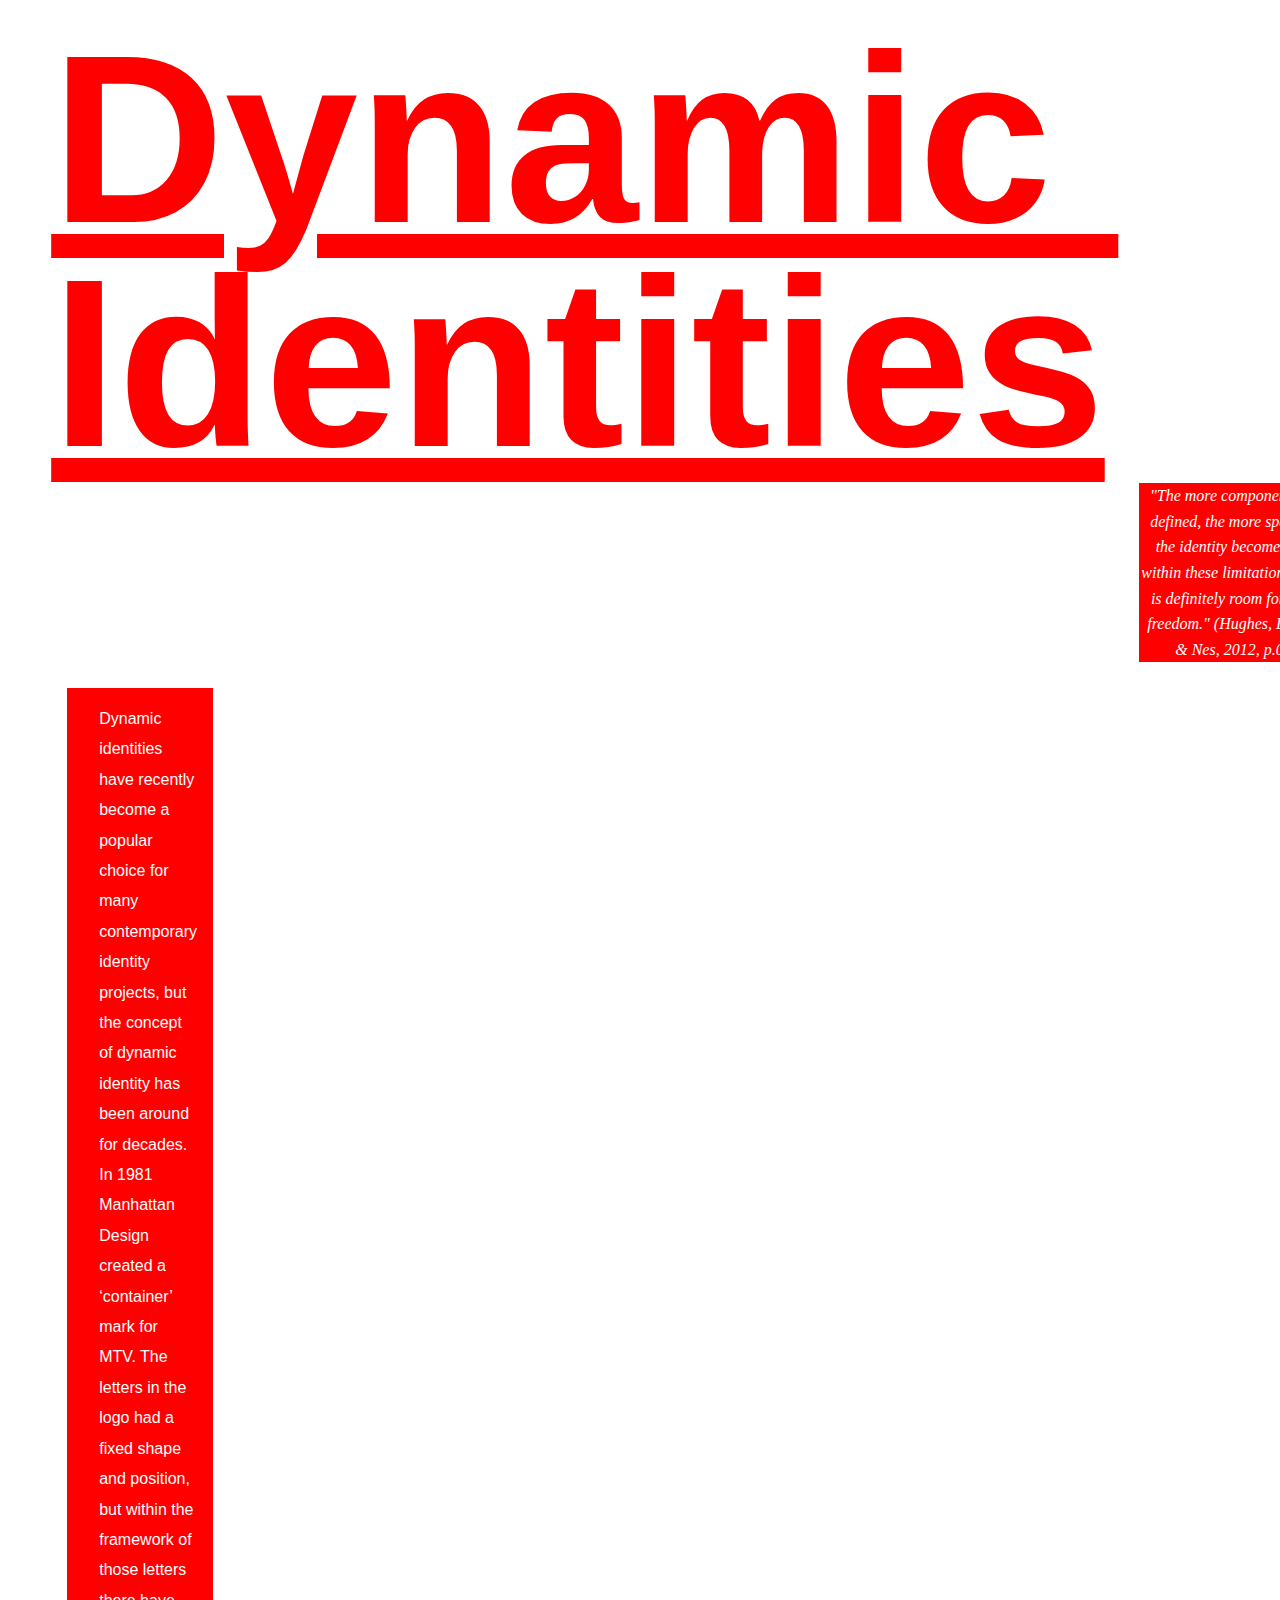
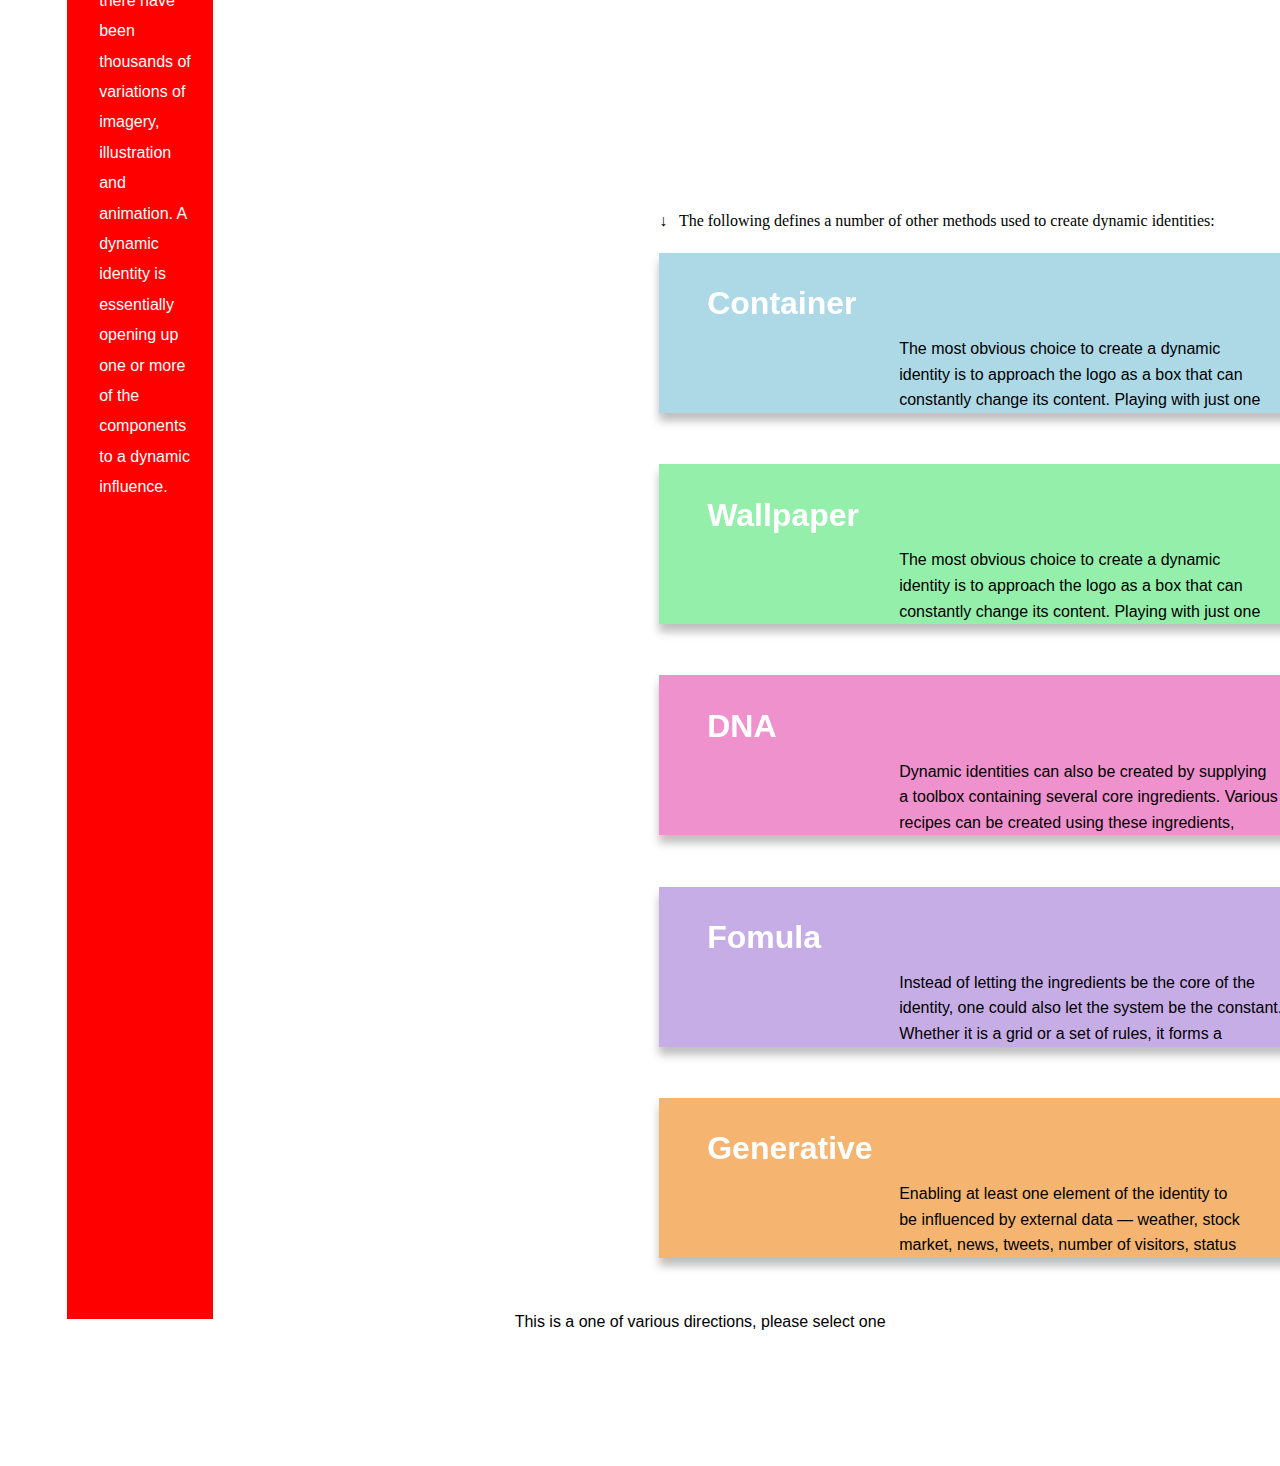
==== article-name/index.html @ cda16b58 "roughed out three- page" ====
<html>
	<head>
		<title>Binding</title>
		<meta name="viewport" content="width=device-width, initial-scale=1">
		<link href="../asset/reset.css" rel="stylesheet">
		<link href="../asset/common.css" rel="stylesheet">
		<link href="style.css" rel="stylesheet">
		
	</head>
		<body>
		

			<header>
		
			<h1><span class="title-1">Dynamic </span><span class="title-2">
				Identities</span></h1>
		<div class="h1-italic">
			<p>"The more components are defined, the more specified the identity becomes. But within these limitations, there is definitely room for more freedom." (Hughes, Drunen & Nes, 2012, p.07)</p>
		</div>
		<br>
		<div class="h1-text">
			<p>Dynamic identities have recently become a popular choice for many contemporary identity projects, but the concept of dynamic identity has been around for decades. In 1981 Manhattan Design created a ‘container’ mark for MTV. The letters in the logo had a fixed shape and position, but within the framework of those letters there have been thousands of variations of imagery, illustration and animation. A dynamic identity is essentially opening up one or more of the components to a dynamic influence.
			</p>
		</div>
		<br>
		<div class="h1-text2">
		<p>
			↓&ensp; The following defines a number of other methods used to create dynamic identities:
		</p>
	</div>
	
			</header>

<section>		
<h2>Container</h2>
						<p>The most obvious choice to create a dynamic identity is to approach the logo as a box that can constantly change its content. Playing with just one variable, such as colour or imagery, can already create great variety while remaining recognisable.</p>
						<p>
							8.2 million people live in New York and each has their own unique perspective of the city. The NYC logo acts as a window to infinite imagery, representing the cities many diverse cultures.
					</p>
</section>

<section>
<h2>Wallpaper</h2>
								
					<p>The most obvious choice to create a dynamic identity is to approach the logo as a box that can constantly change its content. Playing with just one variable, such as colour or imagery, can already create great variety while remaining recognisable.</p>
						
							<p>As AOL is content, Wolff Olins created an identity that enables site visitors to discover the works of multiple artists and select a specific piece to be the wallpaper behind the AOL mark.
						</p>
</section>

<section>
<h2>DNA</h2>
								
					<p>Dynamic identities can also be created by supplying a toolbox containing several core ingredients. Various recipes can be created using these ingredients, resulting in a different outcome each time.</p>
							<p>The identity for EDP was built using four fundamental shapes: circle, half circle, square and triangle (the DNA). The shapes were combined to forum 85 unique logos and hundreds of representational illustrations.
								</p>
</section>

<section>
<h2>Fomula</h2>
								
					<p>Instead of letting the ingredients be the core of the identity, one could also let the system be the constant. Whether it is a grid or a set of rules, it forms a language, a formula, that brings everything together</p>
							<p>The VI for Management for Design is based on a formula that assigns each letter in the company name to colour and/or value relative to its position within the alphabet. Using this formula the identity can evolve with limitless interpretations of the data.
								</p>
</section>

<section>
<h2>Generative</h2>
								
					<p>Enabling at least one element of the identity to be influenced by external data — weather, stock market, news, tweets, number of visitors, status of a project, anything really — put it in real time. The identity can reflect the world it is living in.</p>
						
							<p>On the Nordkyn tourism website the logo updates every five minutes based on weather data from the Norwegian Meteorological Institute. The Arctic climate and dramatic weather conditions have become part of the identity itself.
								</p>
</section>
<footer>
	<p> This is a one of various directions, please select one </p>
</footer>

		</body>
	
</html>
---- asset/common.css ----
:root{
	--padding:1.5rem ;
	--font-size:2rem;
}


body{
	
	font-family:Verdana, Geneva, Tahoma, sans-serif;
	font-size : 1rem;
	line-height:1.6rem ;
	

}

header{
	padding-bottom:-2rem;
	/* margin: 0 1.8rem; */
}
h1{
	/* font-size:4rem; */
	/* line-height: 4.8rem; */
	font-family:helvetica;
	font-weight: bolder;
	padding-bottom: var(--padding);
	

}

h2{
	font-weight: bold;
	/* font-size:var(--font-size); */
	padding-bottom: 1rem;


}

section {
	margin-bottom: 2rem;
	padding-bottom: 2rem;
	margin: 0, 1.8rem;
	/* text-wrap:balance; */
}

footer{
/* display: flex; */
font-size:smaller;
padding-left:3rem;
padding-bottom:7rem;
margin:auto;
}
---- article-name/style.css ----
body{
	--base:1.2rem;
    margin:var(--base);
	display:grid;
	font-family: helvetica,bolder;
	gap:var(--base);
	/* padding:calc(var(--base)*2); */}
p{
	display:flex;
	/* margin-left:10rem; */
	text-wrap:balance;
	-webkit-hyphens: auto; 
	hyphens: auto;
}

section {
/* display:block; */
padding:calc(var(--base)*2);

}

section:nth-child(2):hover,
section:nth-child(3):hover,
section:nth-child(4):hover,
section:nth-child(5):hover,
section:nth-child(6):hover {
	background-color: black;
	color:white;
	transform: scale(110%);
	transition: background-color 2s linear, transform 1s ease-in-out;
}


h1{
	color:red;
	font-size:5rem;
	line-height: 4.8rem;
	text-decoration:underline;
}

h2{
	color: white;
font-size:2rem;
padding-bottom: var(--base);
left:0;
position: sticky;
top:0;
}

.h1-italic{
	color: red;
	font-family:garamond;
	font-style:italic;
	text-align: center;
}

.h1-text{
	font-size:1rem;
	line-height: 1.9rem;
	padding-left:1.2rem;
	
}

.h1-text2{
	font-family:garamond;
	text-align:center;
}


section:nth-child(2){
	height:10rem;
	overflow-x:hidden;
	overflow-y: auto;
	background-color:lightblue;
	filter:drop-shadow(0 8px 4px rgba(0,0,0,25%));
}



section:nth-child(2) p{
	margin-left:12rem;
	
	
}

section:nth-child(3){
	height:10rem;
	overflow-x:hidden;
	overflow-y: auto;
	background-color:rgb(148, 239, 171);
	filter:drop-shadow(0 8px 4px rgba(0,0,0,25%));

}


section:nth-child(3) p{
	margin-left:12rem;
}
section:nth-child(4){
	height:10rem;
	overflow-x:hidden;
	overflow-y: auto;
	background-color:rgb(239, 145, 204);
	filter:drop-shadow(0 8px 4px rgba(0,0,0,25%));

}

section:nth-child(4) p{
	margin-left:12rem;
}

section:nth-child(5){
	height:10rem;
	overflow-x:hidden;
	overflow-y: auto;
	background-color:rgb(199, 173, 230);
	filter:drop-shadow(0 8px 4px rgba(0,0,0,25%));

}

section:nth-child(5) p{
	margin-left:12rem;
}

section:nth-child(6){
	height:10rem;
	overflow-x:hidden;
	overflow-y: auto;
	background-color:rgb(245, 181, 113);
	filter:drop-shadow(0 8px 4px rgba(0,0,0,25%));

}

section:nth-child(6) p{
	margin-left:12rem;
}

@media (min-width: 1280px){
	section{
		display:flexbox;
		padding-left: 3rem;
		justify-content: flex-end;
		margin-left: 40rem;
		

	}

	header{
		margin: auto;
	}

h1{
	font-size: 15rem;
	white-space: pre-wrap;
	line-height: 7rem;;
	margin-top:4rem;
	padding-bottom: 4rem;
	padding-left: 2rem;
	position: relative;
	
}

.h1-italic{
	background-color: red;
	max-width: 30rem;
	color:white;
	/* margin-right: 30rem; */
	margin-left:70rem;
	
}
.h1-text {
    text-align: left;
    margin-inline-end: 70rem;
    padding: 1rem;
    display: grid;
    color: white;
    background-color: red;
    border-bottom: 50rem solid red;  /* Makes the bottom border 10rem */
    padding-left: 2rem;
    margin-left: 3rem;
    height: auto; /* Ensures content height is flexible */
	grid-auto-columns: auto;
}

.h1-text2{
	margin-left: 40rem;
	margin-top: -71rem;
}
footer{
	text-align:right;
	font-size:1rem;
}
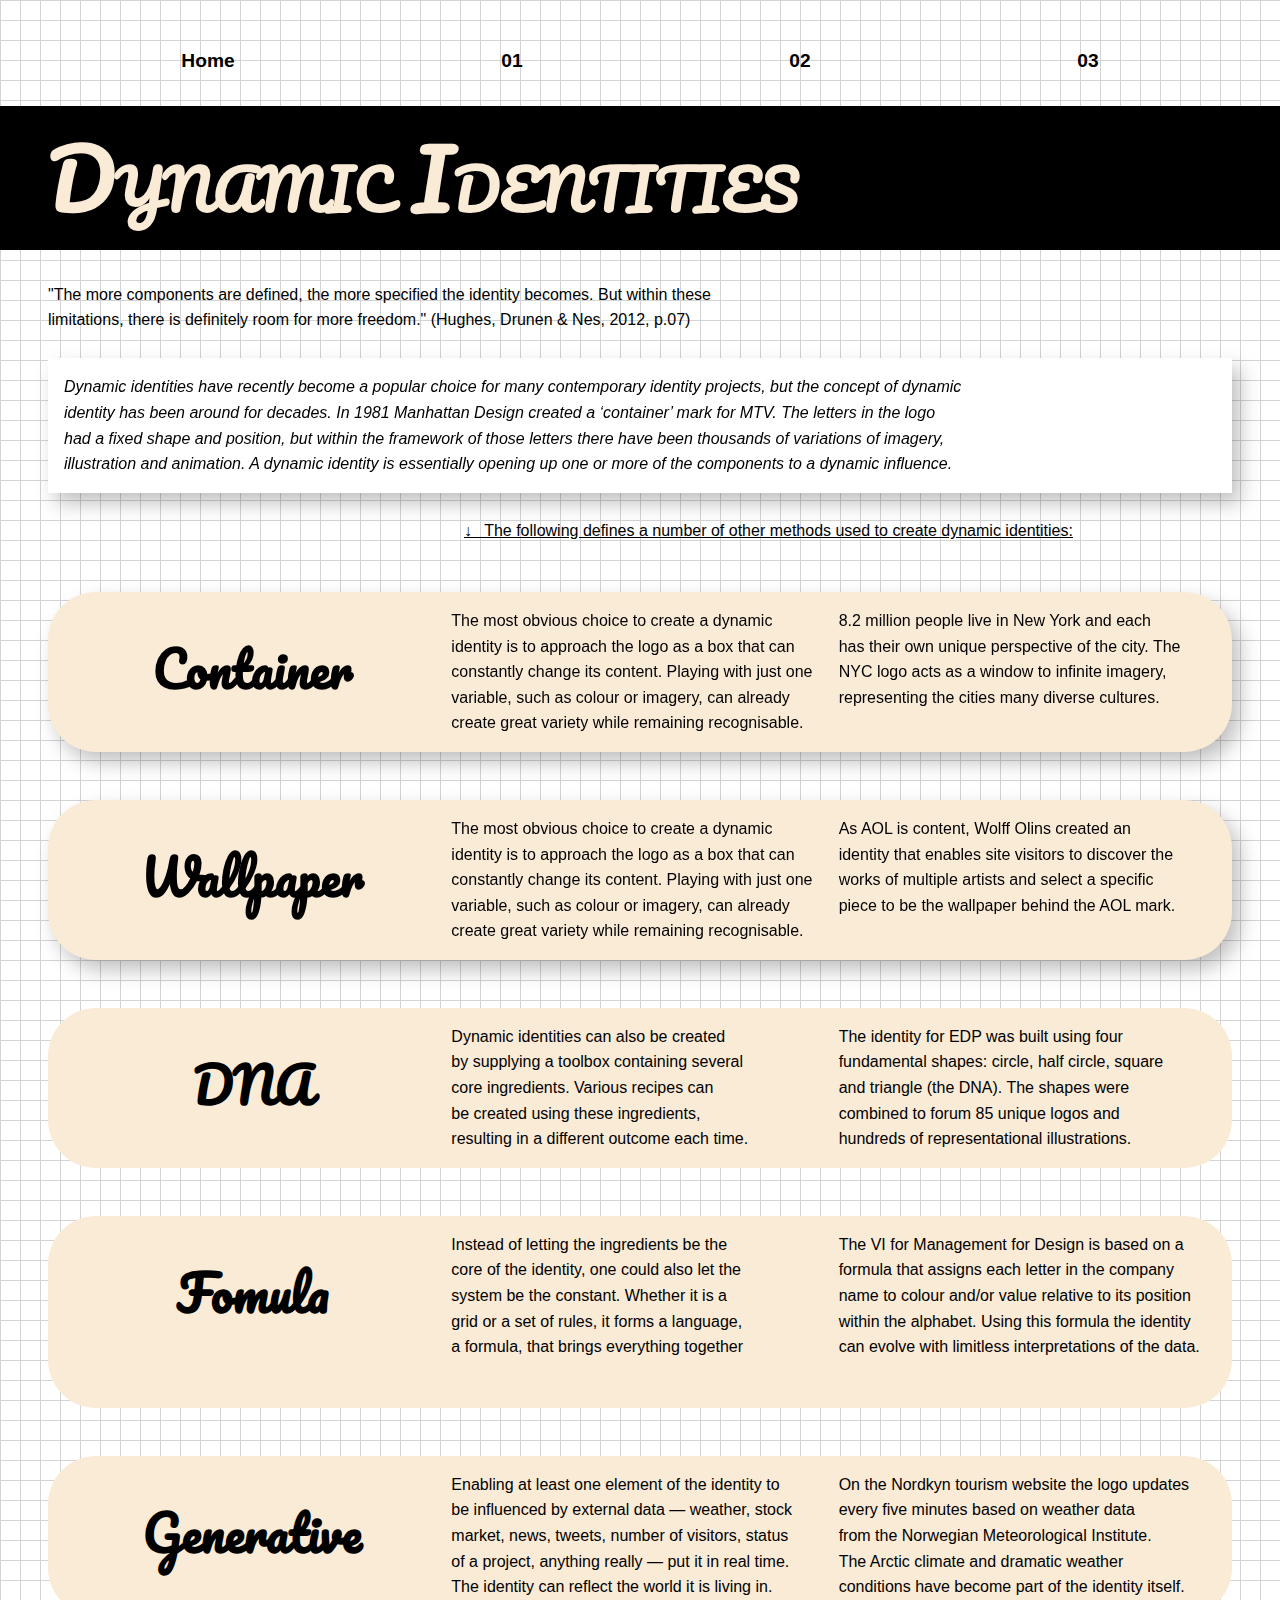
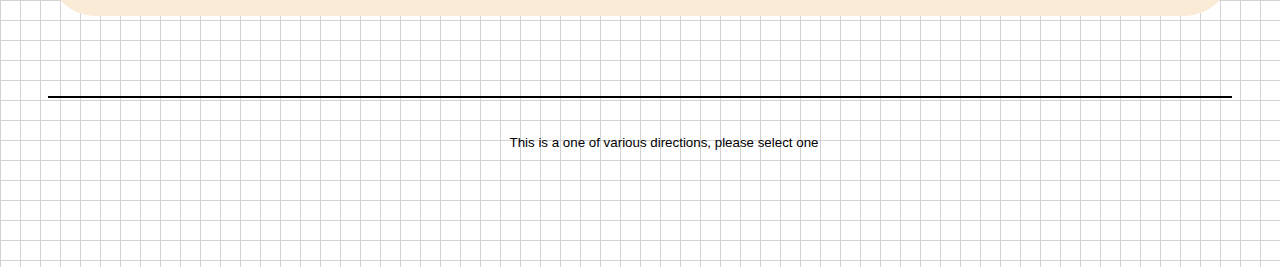
==== commit 76194d18: "article change and landing page" ====
--- a/article-name/index.html
+++ b/article-name/index.html
@@ -8,7 +8,22 @@
 		
 	</head>
 		<body>
-		
+			<nav class="navbar">
+				<ul class="navlist">
+					<li>
+						<a href="../">Home</a>
+					</li>
+					<li>
+						<a href="../article-name/">01</a>
+					</li>
+					<li>
+						<a href="../second-article/">02</a>
+					</li>
+					<li>
+						<a href="../last-one/">03</a>
+					</li>
+				</ul>
+			</nav>
 
 			<header>
 		
--- a/asset/common.css
+++ b/asset/common.css
@@ -14,7 +14,7 @@
 }
 
 header{
-	padding-bottom:-2rem;
+	padding-bottom:-7rem;
 	/* margin: 0 1.8rem; */
 }
 h1{
@@ -48,4 +48,33 @@
 padding-left:3rem;
 padding-bottom:7rem;
 margin:auto;
+}
+.navbar{
+	position:flex;
+	top:0;
+	width: 100%;
+	
+	
+}
+.navlist{
+	display:flex;
+	list-style: none;
+	margin:0;
+	padding:0;
+	justify-content: space-around;
+	align-items: center;
+	margin-bottom:5rem;
+	font-size:larger;
+}
+.navlist li a{
+	text-decoration: none;
+	font-weight: bold;
+	padding: 0.5rem 1rem;
+	border-radius: 30px;
+	transition: background-color 0.3s ease, color 0.3s ease;
+}
+
+.navlist li a:hover{
+	background-color: black;
+	color:antiquewhite;
 }--- a/article-name/style.css
+++ b/article-name/style.css
@@ -1,192 +1,175 @@
+@import url('https://fonts.googleapis.com/css2?family=Bowlby+One&family=Doto:wght@100..900&family=Pacifico&family=Playfair+Display:ital@0;1&display=swap');
+
 body{
-	--base:1.2rem;
-    margin:var(--base);
-	display:grid;
-	font-family: helvetica,bolder;
-	gap:var(--base);
-	/* padding:calc(var(--base)*2); */}
+
+	margin:3rem;
+	background-color: white;
+	background-image: linear-gradient(lightgray 1px, transparent 1px),
+					  linear-gradient(90deg, lightgray 1px, transparent 1px);
+	background-size:20px 20px;
+	height:100vw;
+}
+
 p{
 	display:flex;
-	/* margin-left:10rem; */
 	text-wrap:balance;
 	-webkit-hyphens: auto; 
 	hyphens: auto;
 }
 
-section {
-/* display:block; */
-padding:calc(var(--base)*2);
+
+h1{
+	font-size:3rem;
+	font-family: "Pacifico";
+	line-height:3rem;
+	font-variant: small-caps;
+	background-color: antiquewhite;
+	transform: rotate(12deg);
+	margin-right:-3rem;
+	padding: 1rem 1rem;
+	
+	
+}
+
+.h1-text{
+	font-style:oblique;
+background-color: white;
+filter:drop-shadow(8px 10px 10px rgba(3, 2, 2, 0.25));
+padding:1rem;
+width:16rem;
 
 }
 
-section:nth-child(2):hover,
-section:nth-child(3):hover,
-section:nth-child(4):hover,
-section:nth-child(5):hover,
-section:nth-child(6):hover {
-	background-color: black;
-	color:white;
-	transform: scale(110%);
-	transition: background-color 2s linear, transform 1s ease-in-out;
+
+h2{
+	font-size:3rem;
+	font-family: "Pacifico";
+	text-align: center;
+	margin-top:2rem;
+	
 }
 
 
+section{
+	margin-top:3rem;
+	display:flex;
+	gap:2rem;
+	flex-direction: column;
+	border-width: 3rem;
+	background-color: antiquewhite;
+	padding:1rem;
+	border-radius: 50;
+}
+section:nth-child(2){
+	transform: rotate(10deg);
+}
+
+section:nth-child(4){
+	transform: rotate(-12deg);
+}
+
+section:nth-child(6){
+	transform: rotate(12deg);
+}
+
+
+.h1-italic{
+	margin-top:3rem;
+}
+
+.h1-text2{
+	margin-left:1rem;
+	text-decoration: underline;
+	
+}
+
+footer{
+	margin-top:5rem;
+	padding-top:2rem;
+	border-top: solid 2px;
+	display: flex;
+	text-align: center;
+}
+
+@media (min-width: 1280px){
+
 h1{
-	color:red;
-	font-size:5rem;
-	line-height: 4.8rem;
-	text-decoration:underline;
+
+	transform:none;
+	font-size: 5rem;
+	margin:-3rem;
+	padding: 3rem;
+	background-color: black;
+	color:antiquewhite;
+}
+
+.h1-italic{
+	padding-top:2rem;
+}
+
+.h1-text{
+	width:90vw;
+	justify-content: center;
+	box-sizing: content-box;
+	
+}
+.h1-text2{
+padding-left:25rem;
+	
 }
 
 h2{
-	color: white;
-font-size:2rem;
-padding-bottom: var(--base);
-left:0;
-position: sticky;
-top:0;
-}
-
-.h1-italic{
-	color: red;
-	font-family:garamond;
-	font-style:italic;
 	text-align: center;
-}
-
-.h1-text{
-	font-size:1rem;
-	line-height: 1.9rem;
-	padding-left:1.2rem;
+	padding-top: 1rem;
 	
-}
-
-.h1-text2{
-	font-family:garamond;
-	text-align:center;
-}
-
-
-section:nth-child(2){
-	height:10rem;
-	overflow-x:hidden;
-	overflow-y: auto;
-	background-color:lightblue;
-	filter:drop-shadow(0 8px 4px rgba(0,0,0,25%));
 }
 
 
 
-section:nth-child(2) p{
-	margin-left:12rem;
-	
-	
+section{
+	width: 50vh;
+	display: grid;
+	grid-template-columns: repeat(3,1fr);
+	gap:10px;
+	width:auto;
+	border-radius: 3rem;
 }
 
+section:nth-child(2){
+	transform: none;
+	position: sticky;
+	top: 0px;
+	z-index: 1;
+	filter:drop-shadow(8px 10px 10px rgba(3, 2, 2, 0.25));
+
+}
 section:nth-child(3){
-	height:10rem;
-	overflow-x:hidden;
-	overflow-y: auto;
-	background-color:rgb(148, 239, 171);
-	filter:drop-shadow(0 8px 4px rgba(0,0,0,25%));
+	transform: none;
+	position:sticky;
+	top:50px;
+	z-index: 3;
+	filter:drop-shadow(8px 10px 10px rgba(3, 2, 2, 0.25));
 
 }
 
 
-section:nth-child(3) p{
-	margin-left:12rem;
-}
 section:nth-child(4){
-	height:10rem;
-	overflow-x:hidden;
-	overflow-y: auto;
-	background-color:rgb(239, 145, 204);
-	filter:drop-shadow(0 8px 4px rgba(0,0,0,25%));
+	transform: none;
+	position:sticky;
+	top:80px;
+	z-index: 3;
+	filter:drop-shadow(8px 10px 10px rgba(3, 2, 2, 0.25));
 
 }
 
-section:nth-child(4) p{
-	margin-left:12rem;
+section:nth-child(6){
+	transform: none;
+	padding-bottom:3rem;
 }
 
-section:nth-child(5){
-	height:10rem;
-	overflow-x:hidden;
-	overflow-y: auto;
-	background-color:rgb(199, 173, 230);
-	filter:drop-shadow(0 8px 4px rgba(0,0,0,25%));
-
+footer{
+	/* text-align: center; */
+	justify-content: center;
 }
 
-section:nth-child(5) p{
-	margin-left:12rem;
-}
-
-section:nth-child(6){
-	height:10rem;
-	overflow-x:hidden;
-	overflow-y: auto;
-	background-color:rgb(245, 181, 113);
-	filter:drop-shadow(0 8px 4px rgba(0,0,0,25%));
-
-}
-
-section:nth-child(6) p{
-	margin-left:12rem;
-}
-
-@media (min-width: 1280px){
-	section{
-		display:flexbox;
-		padding-left: 3rem;
-		justify-content: flex-end;
-		margin-left: 40rem;
-		
-
-	}
-
-	header{
-		margin: auto;
-	}
-
-h1{
-	font-size: 15rem;
-	white-space: pre-wrap;
-	line-height: 7rem;;
-	margin-top:4rem;
-	padding-bottom: 4rem;
-	padding-left: 2rem;
-	position: relative;
-	
-}
-
-.h1-italic{
-	background-color: red;
-	max-width: 30rem;
-	color:white;
-	/* margin-right: 30rem; */
-	margin-left:70rem;
-	
-}
-.h1-text {
-    text-align: left;
-    margin-inline-end: 70rem;
-    padding: 1rem;
-    display: grid;
-    color: white;
-    background-color: red;
-    border-bottom: 50rem solid red;  /* Makes the bottom border 10rem */
-    padding-left: 2rem;
-    margin-left: 3rem;
-    height: auto; /* Ensures content height is flexible */
-	grid-auto-columns: auto;
-}
-
-.h1-text2{
-	margin-left: 40rem;
-	margin-top: -71rem;
-}
-footer{
-	text-align:right;
-	font-size:1rem;
 }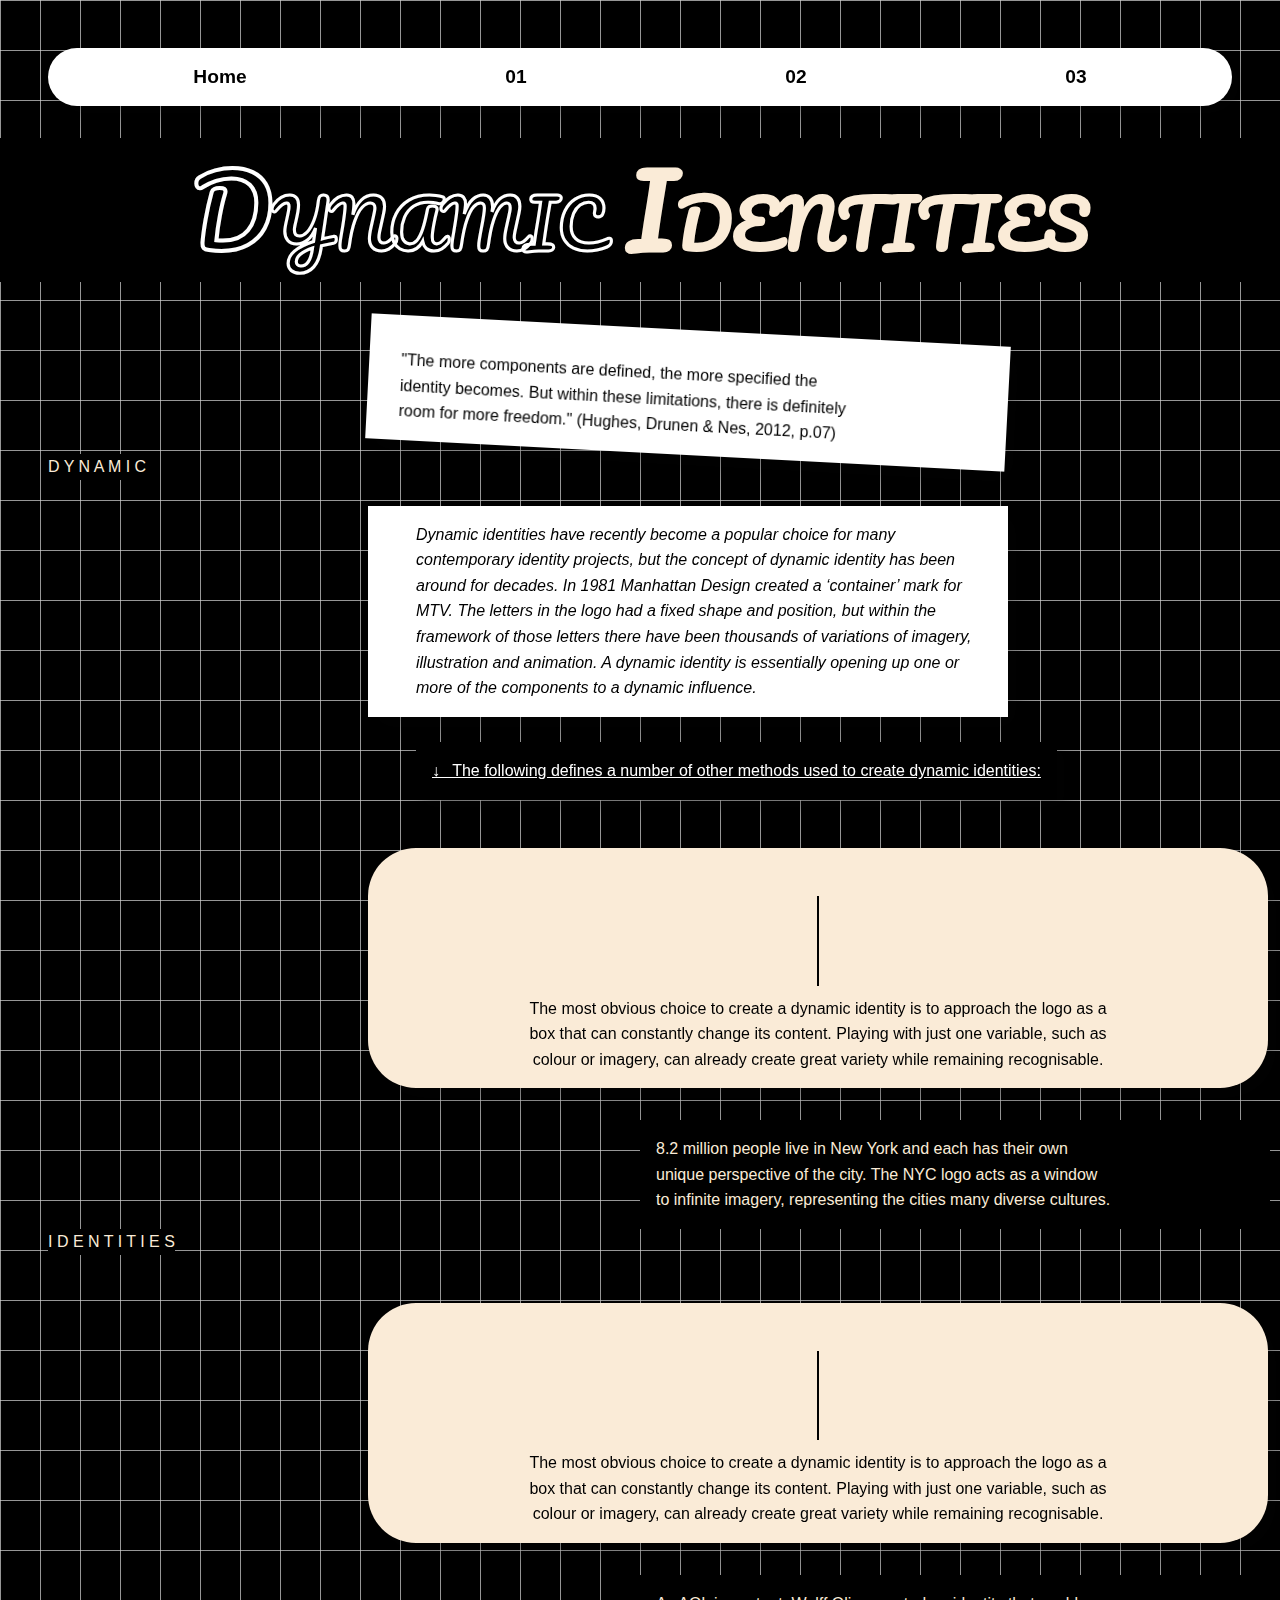
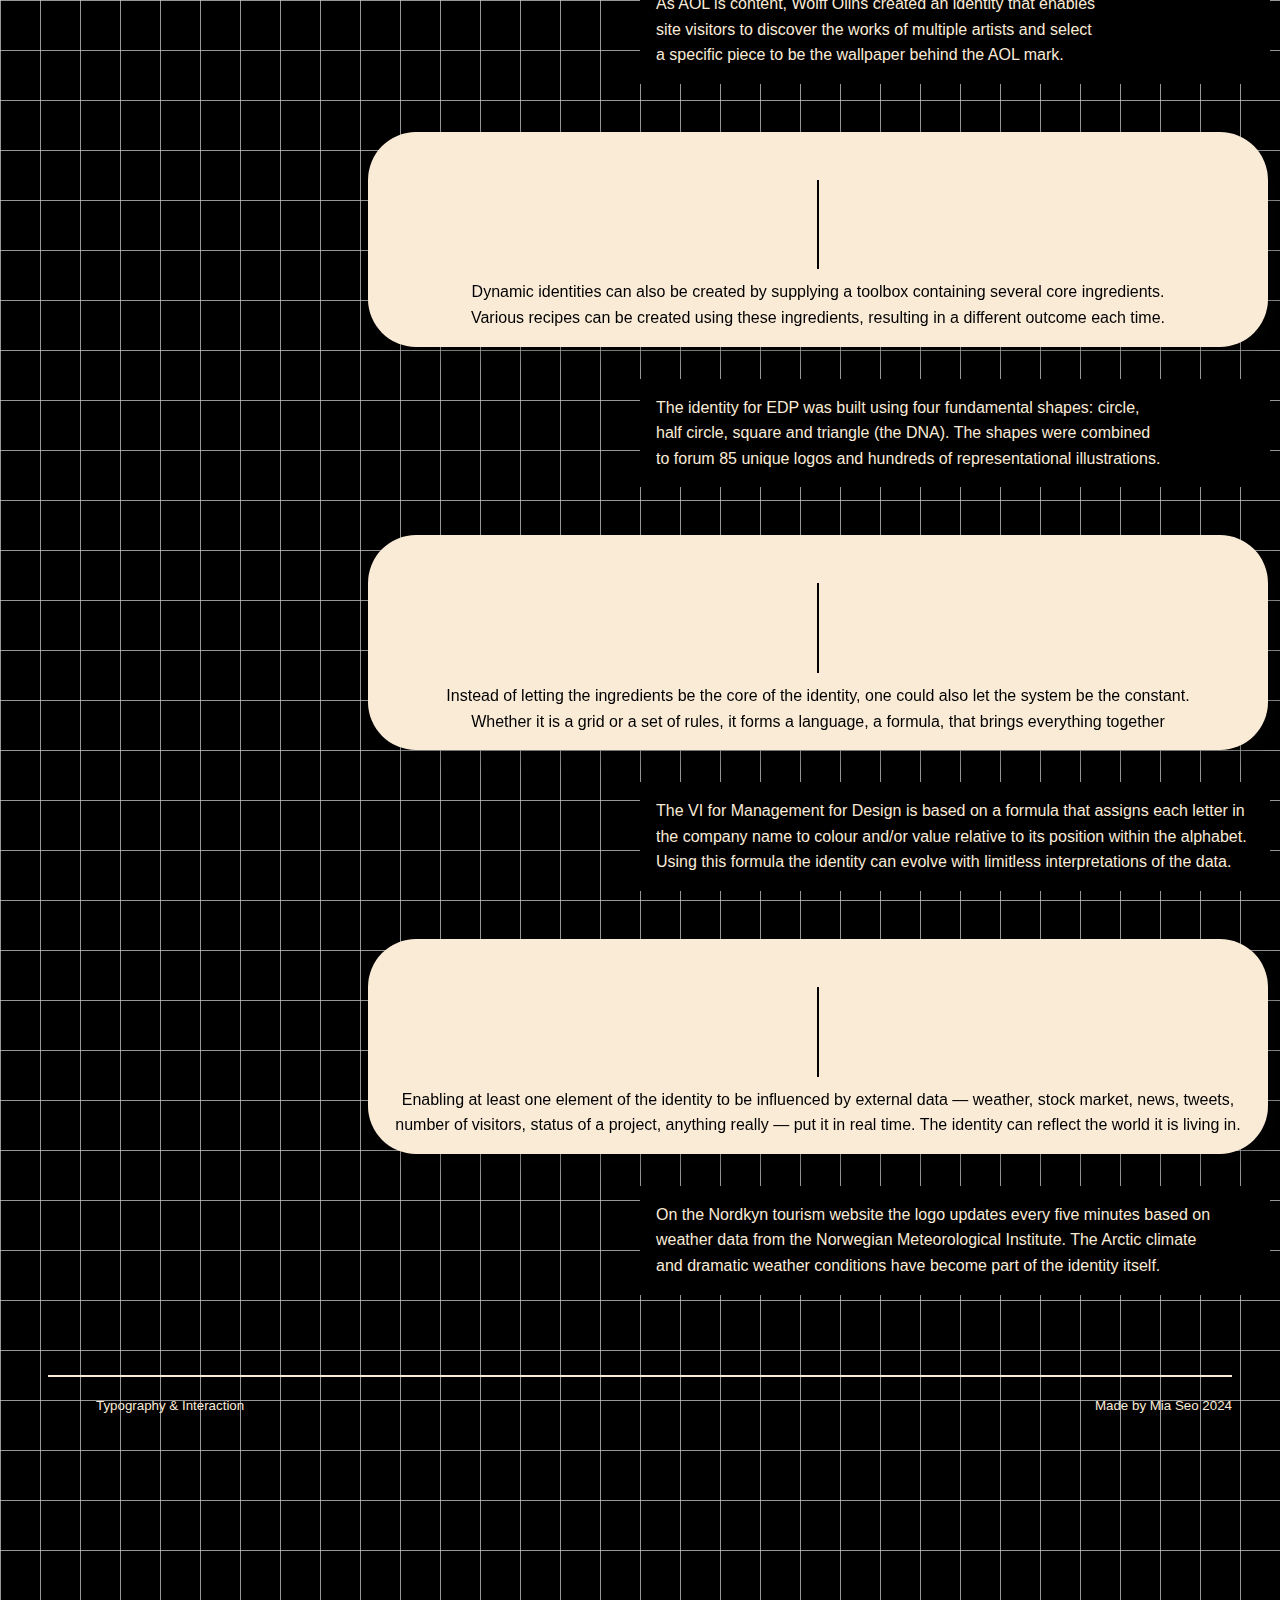
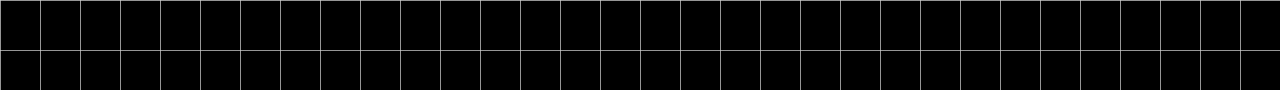
==== commit 9fc44e91: "desktop and mobile fix" ====
--- a/article-name/index.html
+++ b/article-name/index.html
@@ -32,6 +32,9 @@
 		<div class="h1-italic">
 			<p>"The more components are defined, the more specified the identity becomes. But within these limitations, there is definitely room for more freedom." (Hughes, Drunen & Nes, 2012, p.07)</p>
 		</div>
+		<div class="floating">
+			D Y N A M I C
+		</div>
 		<br>
 		<div class="h1-text">
 			<p>Dynamic identities have recently become a popular choice for many contemporary identity projects, but the concept of dynamic identity has been around for decades. In 1981 Manhattan Design created a ‘container’ mark for MTV. The letters in the logo had a fixed shape and position, but within the framework of those letters there have been thousands of variations of imagery, illustration and animation. A dynamic identity is essentially opening up one or more of the components to a dynamic influence.
@@ -44,51 +47,69 @@
 		</p>
 	</div>
 	
+	
 			</header>
 
 <section>		
 <h2>Container</h2>
 						<p>The most obvious choice to create a dynamic identity is to approach the logo as a box that can constantly change its content. Playing with just one variable, such as colour or imagery, can already create great variety while remaining recognisable.</p>
-						<p>
+</section>
+						
+						<div class="text1">
+					<p>
 							8.2 million people live in New York and each has their own unique perspective of the city. The NYC logo acts as a window to infinite imagery, representing the cities many diverse cultures.
 					</p>
-</section>
+				</div>
+				<div class="floating2">
+					I D E N T I T I E S
+				</div>
 
 <section>
 <h2>Wallpaper</h2>
 								
 					<p>The most obvious choice to create a dynamic identity is to approach the logo as a box that can constantly change its content. Playing with just one variable, such as colour or imagery, can already create great variety while remaining recognisable.</p>
-						
+</section>
+					<div class="text2">
 							<p>As AOL is content, Wolff Olins created an identity that enables site visitors to discover the works of multiple artists and select a specific piece to be the wallpaper behind the AOL mark.
 						</p>
-</section>
+					</div>
+
 
 <section>
 <h2>DNA</h2>
 								
 					<p>Dynamic identities can also be created by supplying a toolbox containing several core ingredients. Various recipes can be created using these ingredients, resulting in a different outcome each time.</p>
+</section>
+					<div class="text3">
 							<p>The identity for EDP was built using four fundamental shapes: circle, half circle, square and triangle (the DNA). The shapes were combined to forum 85 unique logos and hundreds of representational illustrations.
 								</p>
-</section>
+							</div>
+
 
 <section>
 <h2>Fomula</h2>
 								
 					<p>Instead of letting the ingredients be the core of the identity, one could also let the system be the constant. Whether it is a grid or a set of rules, it forms a language, a formula, that brings everything together</p>
+</section>
+					<div class="text4">
 							<p>The VI for Management for Design is based on a formula that assigns each letter in the company name to colour and/or value relative to its position within the alphabet. Using this formula the identity can evolve with limitless interpretations of the data.
 								</p>
-</section>
+							</div>
+
 
 <section>
 <h2>Generative</h2>
 								
 					<p>Enabling at least one element of the identity to be influenced by external data — weather, stock market, news, tweets, number of visitors, status of a project, anything really — put it in real time. The identity can reflect the world it is living in.</p>
-						
+</section>	
+					<div class="text5">
 							<p>On the Nordkyn tourism website the logo updates every five minutes based on weather data from the Norwegian Meteorological Institute. The Arctic climate and dramatic weather conditions have become part of the identity itself.
 								</p>
-</section>
+							</div>
+
 <footer>
-	<p> This is a one of various directions, please select one </p>
+	<p> Typography & Interaction </p>
+	<p>   Made by Mia Seo 2024</p>
 </footer>
 
 		</body>
--- a/asset/common.css
+++ b/asset/common.css
@@ -1,6 +1,10 @@
 :root{
 	--padding:1.5rem ;
 	--font-size:2rem;
+	--padding1: 1rem;
+	--margin: 2rem;
+	--shadow: drop-shadow(7px 7px 7px rgba(3, 2, 2, 0.25));
+	--color:  antiquewhite;
 }
 
 
@@ -53,23 +57,28 @@
 	position:flex;
 	top:0;
 	width: 100%;
+	background-color: white;
+	justify-content: center;
+	filter: var(--shadow);
+	border-radius: 40px;
 	
 	
 }
 .navlist{
 	display:flex;
 	list-style: none;
-	margin:0;
-	padding:0;
+	padding:1rem;
 	justify-content: space-around;
 	align-items: center;
 	margin-bottom:5rem;
 	font-size:larger;
+	
+	
 }
 .navlist li a{
 	text-decoration: none;
 	font-weight: bold;
-	padding: 0.5rem 1rem;
+	padding: 1rem 1rem;
 	border-radius: 30px;
 	transition: background-color 0.3s ease, color 0.3s ease;
 }
--- a/article-name/style.css
+++ b/article-name/style.css
@@ -7,7 +7,8 @@
 	background-image: linear-gradient(lightgray 1px, transparent 1px),
 					  linear-gradient(90deg, lightgray 1px, transparent 1px);
 	background-size:20px 20px;
-	height:100vw;
+	margin-bottom:10rem;
+
 }
 
 p{
@@ -25,18 +26,23 @@
 	font-variant: small-caps;
 	background-color: antiquewhite;
 	transform: rotate(12deg);
-	margin-right:-3rem;
+	margin-right:-2rem;
 	padding: 1rem 1rem;
+	/* filter: drop-shadow(8px 10px 10px rgba(3, 2, 2, 0.25)); */
+	filter:  drop-shadow(7px 7px black);
+
 	
 	
 }
 
 .h1-text{
-	font-style:oblique;
+font-style:oblique;
 background-color: white;
 filter:drop-shadow(8px 10px 10px rgba(3, 2, 2, 0.25));
 padding:1rem;
-width:16rem;
+width:21rem;
+justify-content:center;
+margin-left:-2rem;
 
 }
 
@@ -52,6 +58,7 @@
 
 section{
 	margin-top:3rem;
+	top:0px;
 	display:flex;
 	gap:2rem;
 	flex-direction: column;
@@ -59,117 +66,342 @@
 	background-color: antiquewhite;
 	padding:1rem;
 	border-radius: 50;
-}
-section:nth-child(2){
+	position: sticky;
+	top: 20px;
+	filter:drop-shadow(8px 10px 10px rgba(3, 2, 2, 0.25));
+
+}
+section:nth-child(5){
 	transform: rotate(10deg);
-}
-
-section:nth-child(4){
+	
+}
+
+section:nth-child(7){
 	transform: rotate(-12deg);
 }
 
-section:nth-child(6){
+section:nth-child(9){
 	transform: rotate(12deg);
 }
 
 
 .h1-italic{
 	margin-top:3rem;
+	background-color: black;
+	color:antiquewhite;
+	margin-left:1rem;
+	padding:1rem;
+	filter:drop-shadow(8px 10px 10px rgba(3, 2, 2, 0.25));
+}
+
+.text1, .text2,.text3,.text4,.text5{
+	background-color: black;
+	color:antiquewhite;
+	padding:1rem;
+	
 }
 
 .h1-text2{
 	margin-left:1rem;
 	text-decoration: underline;
+	background-color: white;
+	padding: var(--padding1);
+	filter: var(--shadow);
+	transform: rotate(12deg);
 	
 }
 
 footer{
 	margin-top:5rem;
-	padding-top:2rem;
+	padding-top:1rem;
 	border-top: solid 2px;
 	display: flex;
-	text-align: center;
-}
+	justify-content: space-between;
+	width:100%;
+	
+}
+
+
 
 @media (min-width: 1280px){
 
+	body{
+		margin:3rem;
+	background-color: black;
+	background-image: linear-gradient(rgba(211, 211, 211, 0.713) 1px, transparent 1px),
+					  linear-gradient(90deg, rgba(211, 211, 211, 0.713) 1px, transparent 1px);
+					  ,opacity: 30%;
+	background-size:40px 50px;
+	margin-bottom:10rem;
+	
+
+	}
+
 h1{
 
 	transform:none;
-	font-size: 5rem;
+	font-size: 6rem;
 	margin:-3rem;
 	padding: 3rem;
 	background-color: black;
 	color:antiquewhite;
-}
+	margin-bottom: 3rem;
+	filter: none;
+	text-align: center;
+}
+.title-1{
+	-webkit-text-stroke: 1px white;
+	color:black;
+
+}
+
+/* @keyframes blink{
+	0%{opacity: 0;}
+	50%{opacity: 0.5;}
+	100%{opacity: 1;}
+} */
+
+
+
 
 .h1-italic{
-	padding-top:2rem;
-}
-
+	background-color: white;
+	color:black;
+	margin-top:3rem;
+	padding-top: 2rem;
+	padding-left: 2rem;
+    margin-left:20rem;
+	width: 50vw;
+	transform: rotate(3deg);
+	
+}
+.h1-italic:hover{
+	background-color: black;
+	color:antiquewhite;
+	transform: none;
+}
 .h1-text{
 	width:90vw;
 	justify-content: center;
 	box-sizing: content-box;
-	
+	margin-left: 20rem;
+	padding-left:3rem;
+	width:45vw;	
+}
+
+.h1-text:hover{
+	background-color: black;
+	color:antiquewhite;
+	transform: rotate(-3deg);
 }
 .h1-text2{
-padding-left:25rem;
+/* padding-left:25rem; */
+transform: none;
+background-color: black;
+color:white;
+width:fit-content;
+margin-left: 23rem;
+
 	
 }
 
 h2{
 	text-align: center;
 	padding-top: 1rem;
-	
-}
-
+	padding-bottom: 3rem;
+	animation: blink 1s linear infinite;
+	font-size:3.5rem;
+	overflow: hidden;
+	white-space: nowrap;
+	border-right: 2px solid black;
+	width:0;
+	animation: typing 4s steps(40,end) infinite, blink-caret 0.75s step-end infinite;
+}
+
+@keyframes typing{
+	from {
+		width:0;
+	}
+	
+	to {
+		width:100%;
+	}
+}
+
+@keyframes blink-caret{
+	from{
+		border-color: transparent;
+	}
+	to{
+		border-color: black;
+	}
+	
+}
+
+/* .floating{
+	background-color: black;
+	color:antiquewhite;
+	width:fit-content;
+	animation: randomFloat 7s infinite ease-in-out;
+	position : absolute;
+  	
+}
+@keyframes randomFloat{
+	0%{
+		transform: translate(0,0);
+	}
+	25%{
+		transform: translate(100px,-90px);
+	}
+	50%{
+		transform: translate(-50px,70px);
+	}
+	75%{
+		transform: translate(80px,30px);
+	}
+	100%{
+		transform: translate(0,0);
+	}
+} */
+
+.floating{
+	animation : blinking 10s infinite ease-in-out;
+	background-color: black;
+	color:antiquewhite;
+	width:fit-content;
+}
+@keyframes blinking{
+	0%{
+		transform: translateY(0vh);
+	}
+	50%{
+		transform: translateY(75vh);
+	}
+	100%{
+		transform: translateY(0vh);
+	}
+}
+.floating2{
+	animation : blinking2 10s infinite ease-in-out;
+	background-color: black;
+	color:antiquewhite;
+	width:fit-content;
+	tedt
+}
+@keyframes blinking2{
+	0%{
+		transform: translateY(75vh);
+	}
+	50%{
+		transform: translateY(100vh);
+	}
+	100%{
+		transform: translateY(200vh);
+	}
+}
 
 
 section{
-	width: 50vh;
-	display: grid;
-	grid-template-columns: repeat(3,1fr);
+
+	width: 100vh;
+	display: flex;
+	/* grid-template-columns: repeat(2,1fr); */
 	gap:10px;
-	width:auto;
+	/* width:100%; */
+	align-items: center;
+	justify-content: center;
+	position:initial;
 	border-radius: 3rem;
-}
-
-section:nth-child(2){
+	filter:drop-shadow(8px 10px 10px rgba(3, 2, 2, 0.25));
+	margin-inline-start:20rem;
+	position:sticky;
+	z-index: 2;
+}
+
+.text1,.text2,.text3,.text4,.text5{
+	display: flex;
+	width:70vh;
+	/* margin-top:-10rem; */
+	/* position: sticky; */
+	/* z-index: 0; */
+	/* top:0; */
+	margin-inline-start:37rem;
+}
+
+
+
+
+
+section p{
+	text-align: center;
+}
+
+section:nth-child(5){
+	transform: none;
+	
+}
+
+section:nth-child(7){
+	transform: none;
+}
+
+section:nth-child(9){
+	transform: none;
+}
+
+
+/* section:nth-child(5){
 	transform: none;
 	position: sticky;
 	top: 0px;
+	z-index: 2;
+	
+
+}
+section:nth-child(7){
+	transform: none;
+	position:sticky;
+	top:0;
 	z-index: 1;
-	filter:drop-shadow(8px 10px 10px rgba(3, 2, 2, 0.25));
-
-}
-section:nth-child(3){
+	
+
+}
+
+
+section:nth-child(9){
 	transform: none;
 	position:sticky;
-	top:50px;
-	z-index: 3;
-	filter:drop-shadow(8px 10px 10px rgba(3, 2, 2, 0.25));
-
-}
-
-
-section:nth-child(4){
+	top:0;
+	z-index: 0;
+	
+
+}
+section:nth-child(5){
 	transform: none;
 	position:sticky;
-	top:80px;
-	z-index: 3;
-	filter:drop-shadow(8px 10px 10px rgba(3, 2, 2, 0.25));
+	top:0;
+	
 
 }
 
 section:nth-child(6){
 	transform: none;
 	padding-bottom:3rem;
-}
+	position:sticky;
+	top:0;
+	z-index: 6;
+	
+
+} */
+
+
+
 
 footer{
-	/* text-align: center; */
-	justify-content: center;
+	text-align: center;
+	/* background-color: black; */
+	color:antiquewhite;
+
 }
 
 }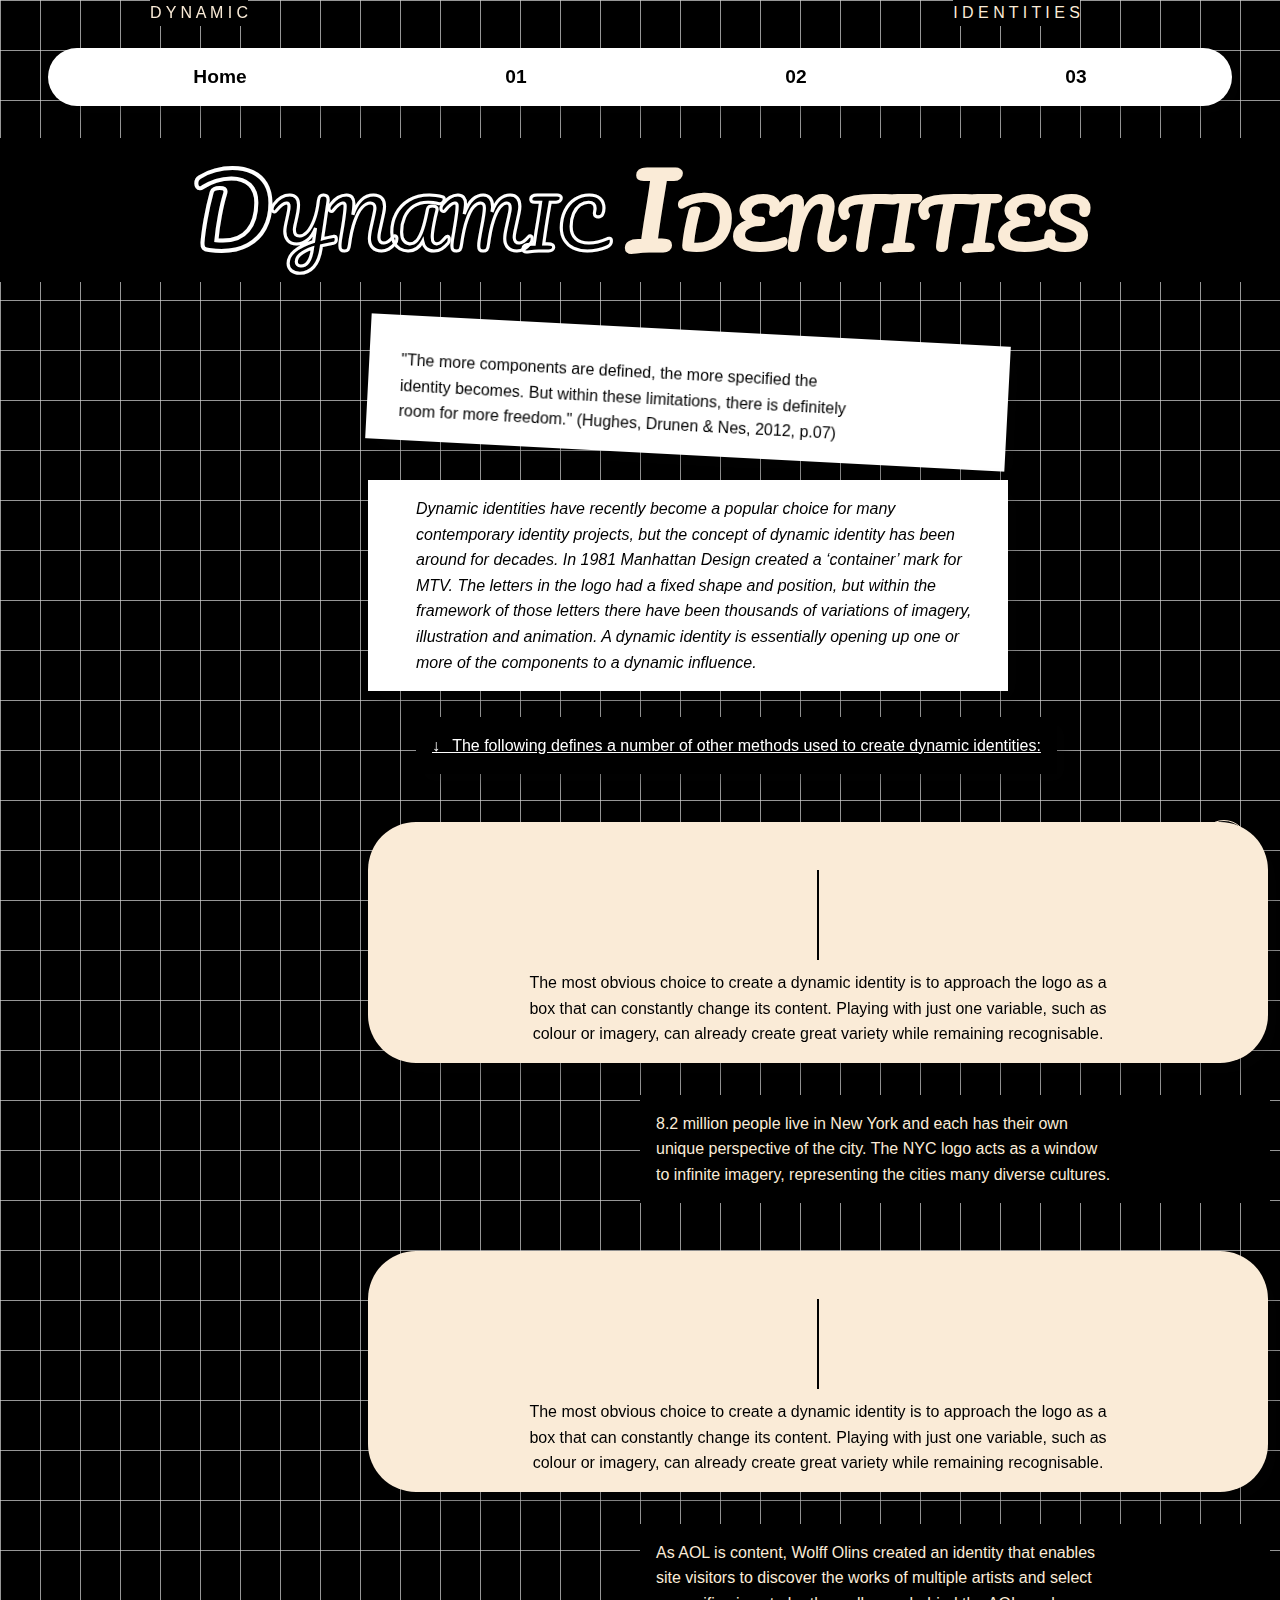
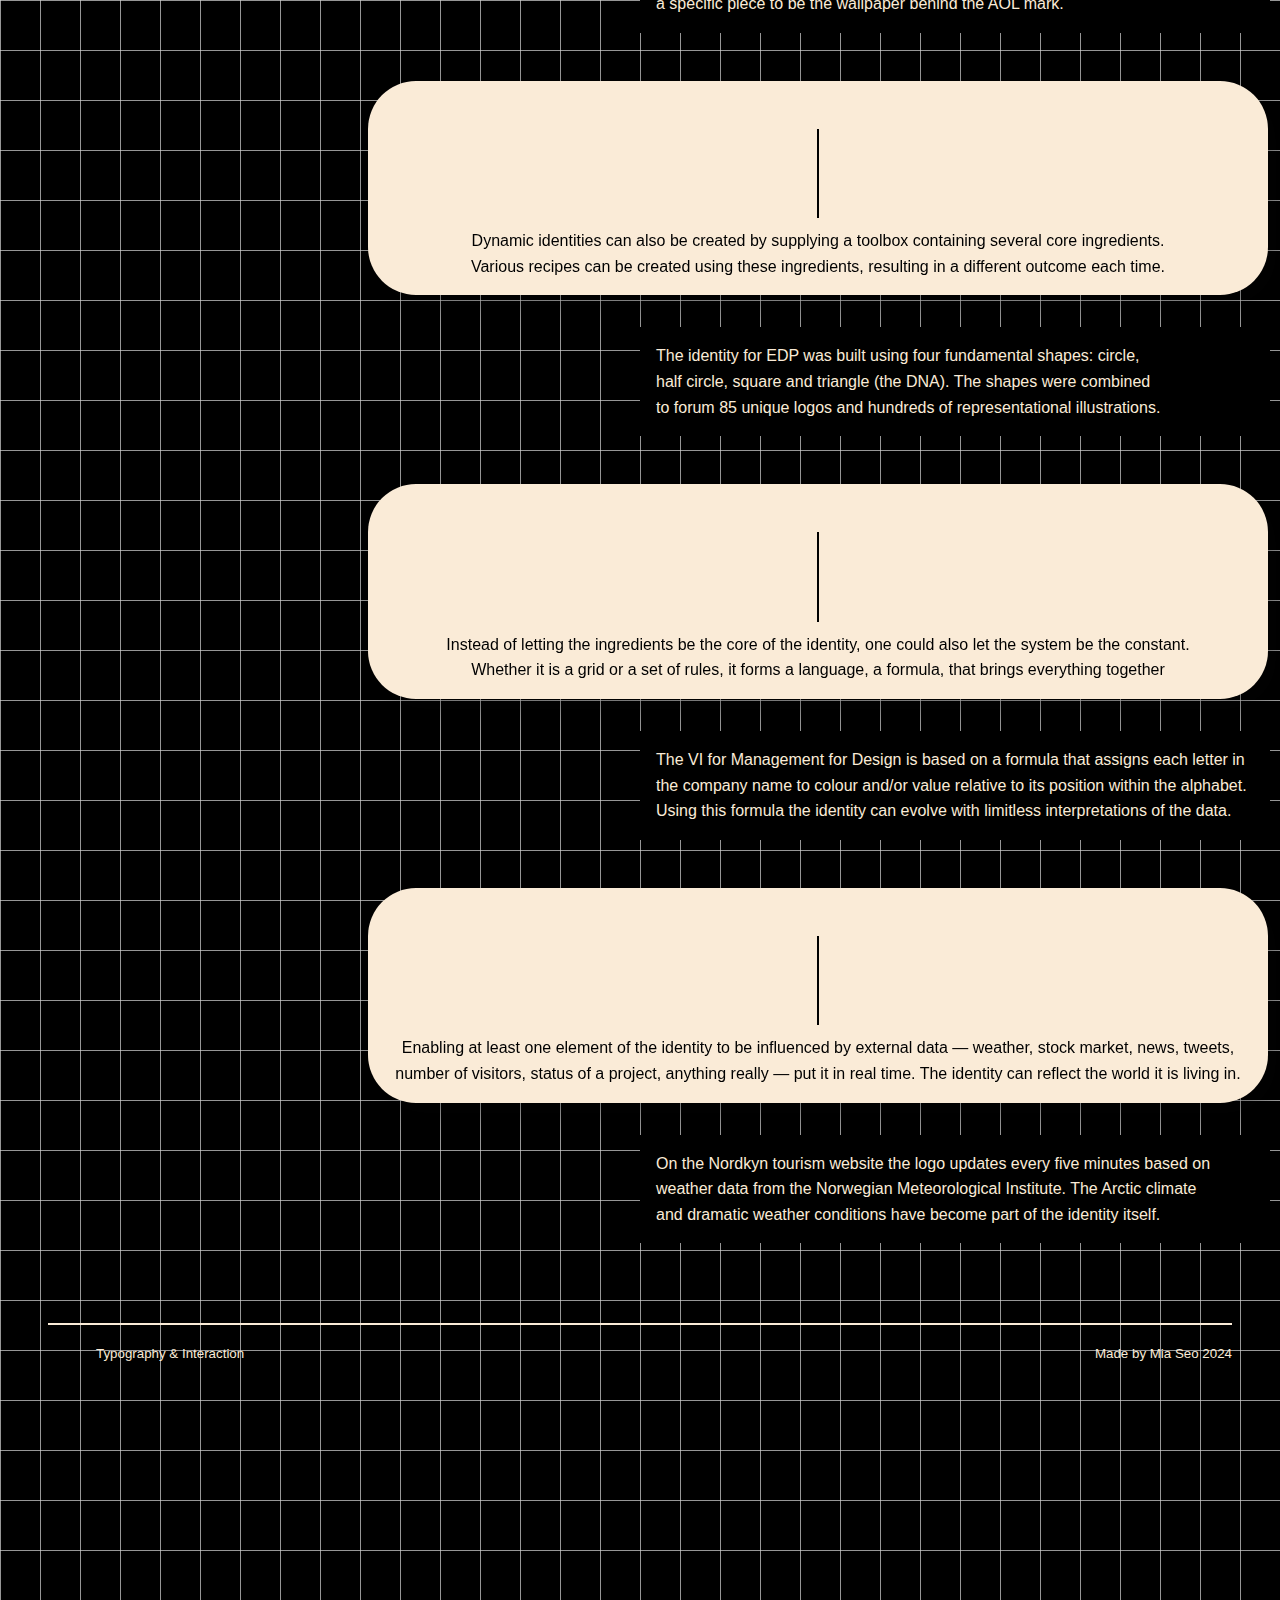
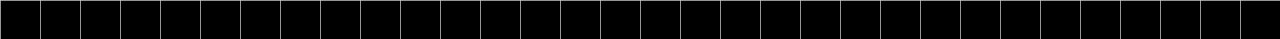
==== commit f2586a46: "buttop top page button added" ====
--- a/article-name/index.html
+++ b/article-name/index.html
@@ -110,6 +110,7 @@
 <footer>
 	<p> Typography & Interaction </p>
 	<p>   Made by Mia Seo 2024</p>
+	<a href="#" class="go-top"> &#9650; </a>
 </footer>
 
 		</body>
--- a/asset/common.css
+++ b/asset/common.css
@@ -86,4 +86,5 @@
 .navlist li a:hover{
 	background-color: black;
 	color:antiquewhite;
-}+}
+
--- a/article-name/style.css
+++ b/article-name/style.css
@@ -53,6 +53,10 @@
 	text-align: center;
 	margin-top:2rem;
 	
+}
+
+.floating, .floating2{
+	display: none;
 }
 
 
@@ -71,16 +75,16 @@
 	filter:drop-shadow(8px 10px 10px rgba(3, 2, 2, 0.25));
 
 }
-section:nth-child(5){
+section:nth-child(6){
 	transform: rotate(10deg);
 	
 }
 
-section:nth-child(7){
+section:nth-child(8){
 	transform: rotate(-12deg);
 }
 
-section:nth-child(9){
+section:nth-child(10){
 	transform: rotate(12deg);
 }
 
@@ -119,6 +123,29 @@
 	justify-content: space-between;
 	width:100%;
 	
+}
+.go-top{
+	position:fixed;
+	bottom:2rem;
+	right: 0.7rem;
+	font-size:0.8rem;
+	background-color: transparent;
+	color:black;
+	border: 2px solid black;
+	padding:1rem;
+	width:1rem;
+	height:1rem;
+	justify-content: center;
+	display:flex;
+	align-items: center;
+	border-radius: 50%;
+	font-weight: bold;
+
+}
+
+.go-top:hover{
+	background-color: black;
+	color:antiquewhite;
 }
 
 
@@ -265,38 +292,46 @@
 } */
 
 .floating{
-	animation : blinking 10s infinite ease-in-out;
+	display: flex;
+	position:fixed;
+	left:150;
+	top:0;
+	animation : blinking 8s infinite ease-in-out;
 	background-color: black;
 	color:antiquewhite;
 	width:fit-content;
 }
 @keyframes blinking{
 	0%{
-		transform: translateY(0vh);
+		transform: translateY(50vh);
 	}
 	50%{
-		transform: translateY(75vh);
+		transform: translateY(60vh);
 	}
 	100%{
-		transform: translateY(0vh);
+		transform: translateY(30vh);
 	}
 }
 .floating2{
-	animation : blinking2 10s infinite ease-in-out;
+	display:flex;
+	position: fixed;
+	right:200;
+	top:0;
+	animation : blinking2 15s infinite ease-in-out;
 	background-color: black;
 	color:antiquewhite;
 	width:fit-content;
-	tedt
+	
 }
 @keyframes blinking2{
 	0%{
-		transform: translateY(75vh);
+		transform: translateY(50vh);
 	}
 	50%{
-		transform: translateY(100vh);
+		transform: translateY(60vh);
 	}
 	100%{
-		transform: translateY(200vh);
+		transform: translateY(20vh);
 	}
 }
 
@@ -326,8 +361,34 @@
 	/* z-index: 0; */
 	/* top:0; */
 	margin-inline-start:37rem;
-}
-
+	
+}
+
+.text1:hover::before,
+.text2:hover::before,
+.text3:hover::before,
+.text4:hover::before,
+.text5:hover::before{
+	background-color:antiquewhite;
+	color:black;
+	content: " \25B2 Example";
+	margin-right: 2rem;
+	font-weight: bolder;
+	display: flex;
+	font-size: 1rem;
+
+
+}
+.text1:hover::after,
+.text2:hover::after,
+.text3:hover::after,
+.text4:hover::after,
+.text5:hover::after{
+	background-color: black;
+	color:antiquewhite;
+	
+	
+}
 
 
 
@@ -336,16 +397,16 @@
 	text-align: center;
 }
 
-section:nth-child(5){
-	transform: none;
-	
-}
-
-section:nth-child(7){
-	transform: none;
-}
-
-section:nth-child(9){
+section:nth-child(6){
+	transform: none;
+	
+}
+
+section:nth-child(8){
+	transform: none;
+}
+
+section:nth-child(10){
 	transform: none;
 }
 
@@ -404,4 +465,26 @@
 
 }
 
+.go-top{
+	position:fixed;
+	bottom:2rem;
+	right: 2rem;
+	font-size:1.3rem;
+	background-color: black;
+	color:antiquewhite;
+	border: 1px solid antiquewhite;
+	padding:1rem;
+	width:3rem;
+	height:3rem;
+	display:flex;
+	align-items: center;
+	justify-content: center;
+	border-radius: 50%;;
+
+}
+.go-top:hover{
+	background-color: antiquewhite;
+	color:black;
+}
+
 }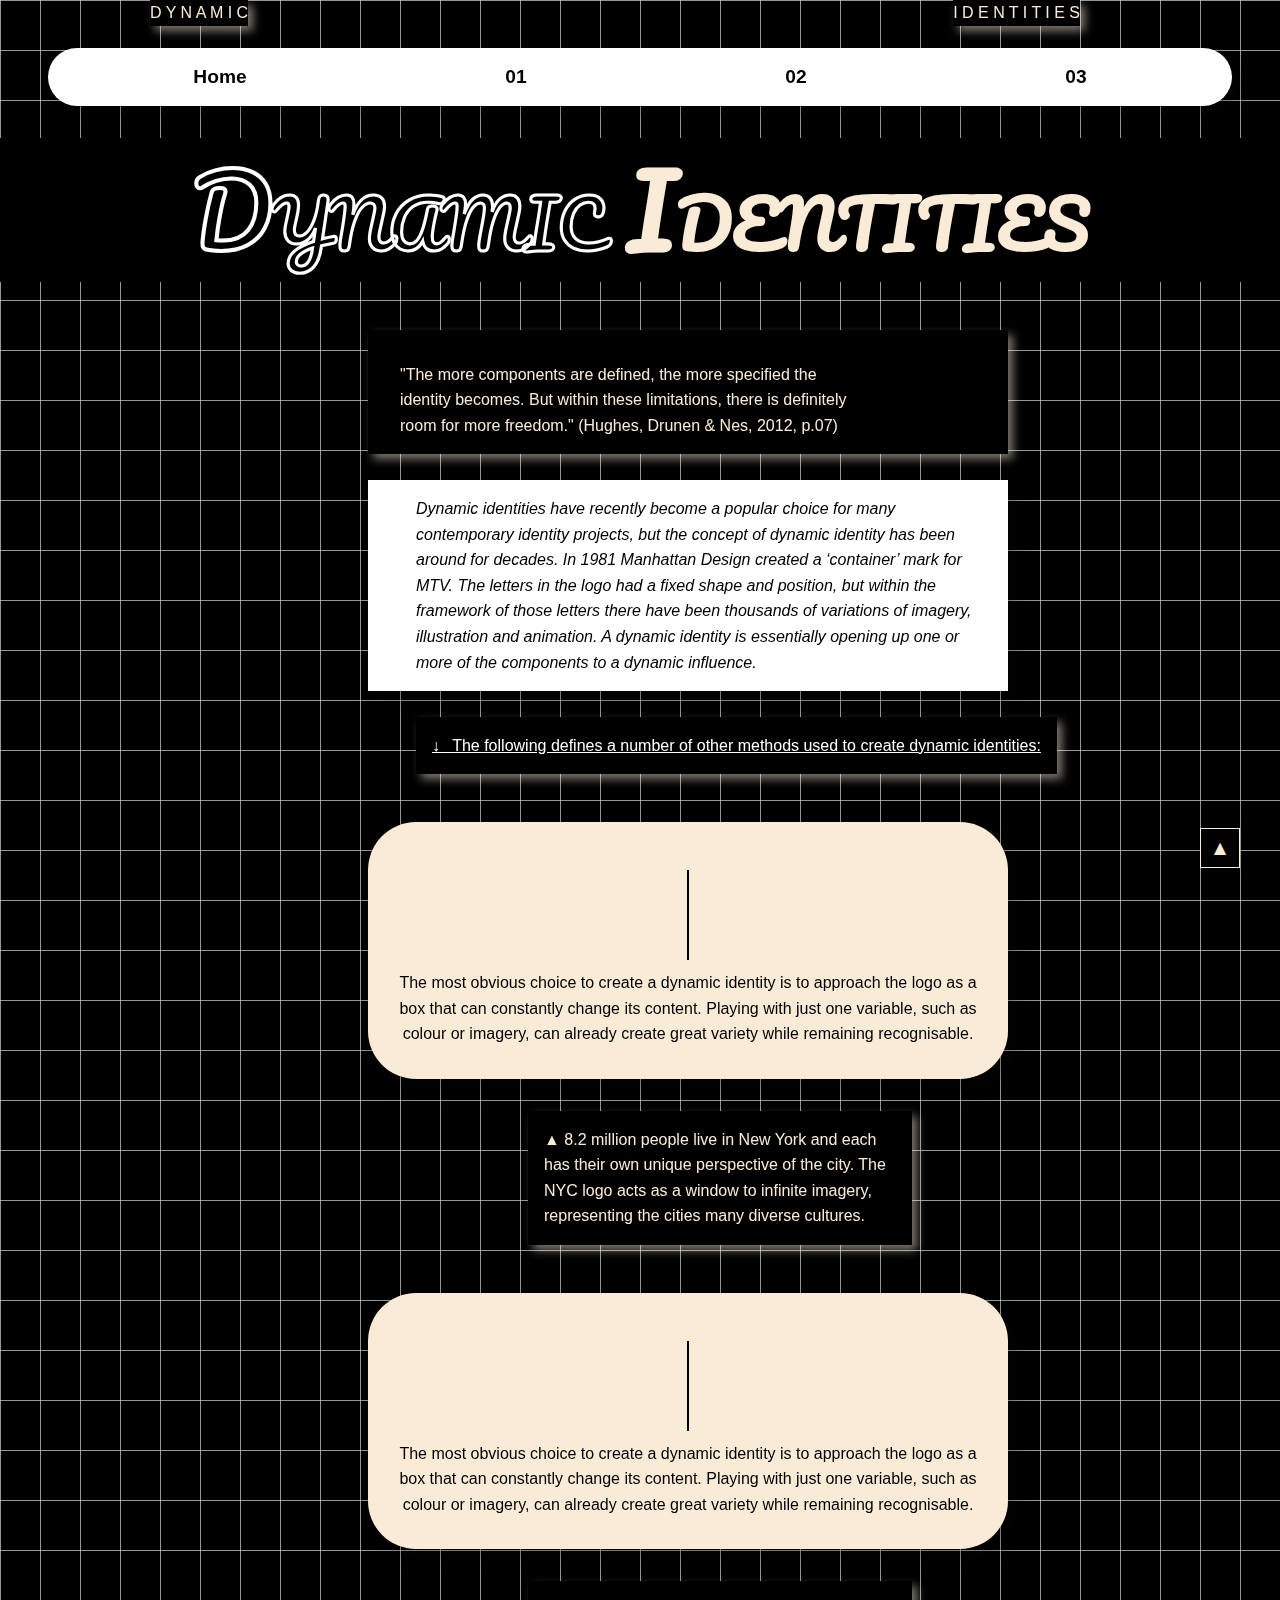
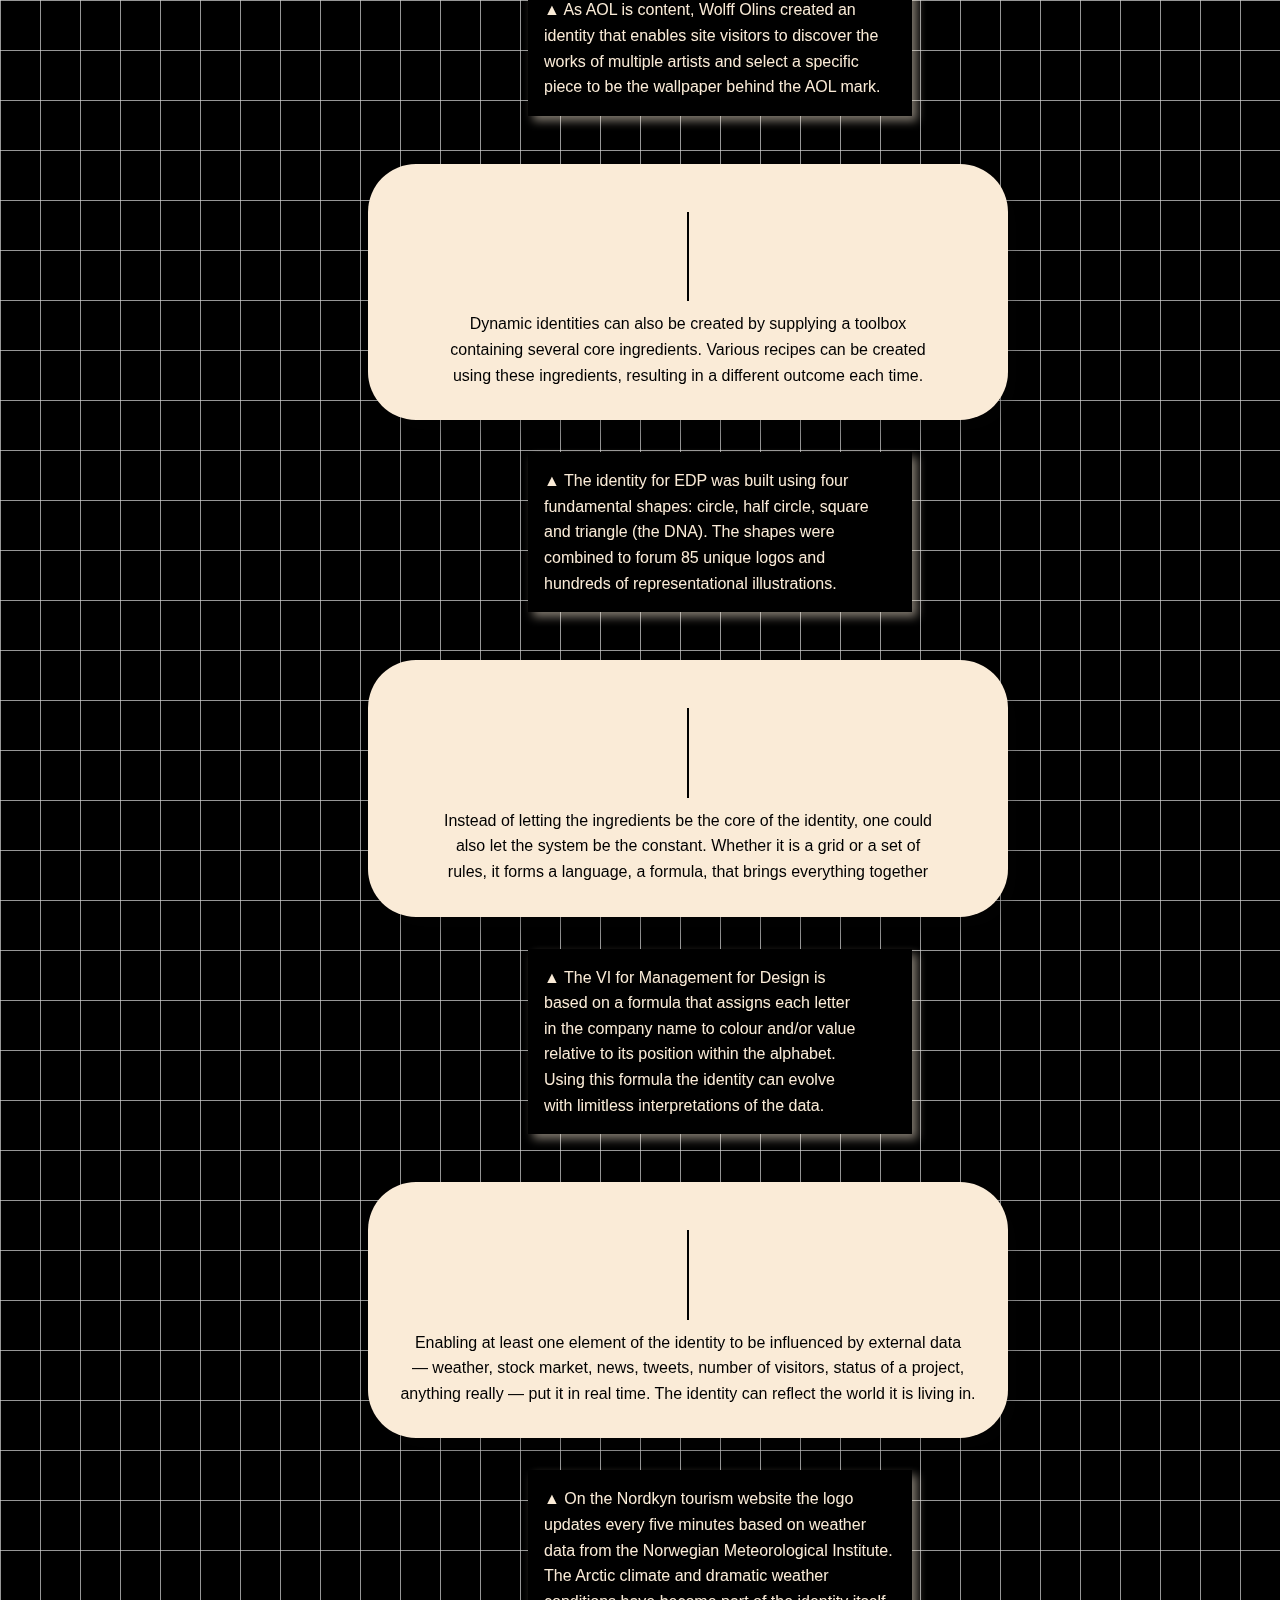
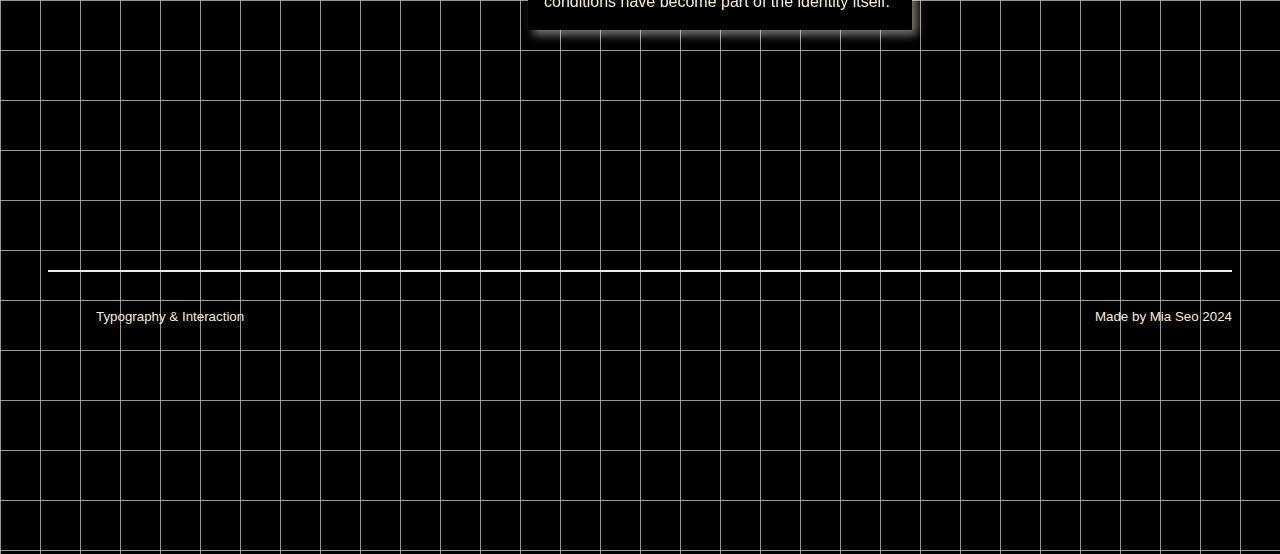
==== commit 9043230e: "article 1 css change no hover and shadow" ====
--- a/article-name/index.html
+++ b/article-name/index.html
@@ -57,7 +57,7 @@
 						
 						<div class="text1">
 					<p>
-							8.2 million people live in New York and each has their own unique perspective of the city. The NYC logo acts as a window to infinite imagery, representing the cities many diverse cultures.
+						&#9650; 8.2 million people live in New York and each has their own unique perspective of the city. The NYC logo acts as a window to infinite imagery, representing the cities many diverse cultures.
 					</p>
 				</div>
 				<div class="floating2">
@@ -70,7 +70,7 @@
 					<p>The most obvious choice to create a dynamic identity is to approach the logo as a box that can constantly change its content. Playing with just one variable, such as colour or imagery, can already create great variety while remaining recognisable.</p>
 </section>
 					<div class="text2">
-							<p>As AOL is content, Wolff Olins created an identity that enables site visitors to discover the works of multiple artists and select a specific piece to be the wallpaper behind the AOL mark.
+							<p>&#9650; As AOL is content, Wolff Olins created an identity that enables site visitors to discover the works of multiple artists and select a specific piece to be the wallpaper behind the AOL mark.
 						</p>
 					</div>
 
@@ -81,7 +81,7 @@
 					<p>Dynamic identities can also be created by supplying a toolbox containing several core ingredients. Various recipes can be created using these ingredients, resulting in a different outcome each time.</p>
 </section>
 					<div class="text3">
-							<p>The identity for EDP was built using four fundamental shapes: circle, half circle, square and triangle (the DNA). The shapes were combined to forum 85 unique logos and hundreds of representational illustrations.
+							<p>&#9650; The identity for EDP was built using four fundamental shapes: circle, half circle, square and triangle (the DNA). The shapes were combined to forum 85 unique logos and hundreds of representational illustrations.
 								</p>
 							</div>
 
@@ -92,7 +92,7 @@
 					<p>Instead of letting the ingredients be the core of the identity, one could also let the system be the constant. Whether it is a grid or a set of rules, it forms a language, a formula, that brings everything together</p>
 </section>
 					<div class="text4">
-							<p>The VI for Management for Design is based on a formula that assigns each letter in the company name to colour and/or value relative to its position within the alphabet. Using this formula the identity can evolve with limitless interpretations of the data.
+							<p>&#9650; The VI for Management for Design is based on a formula that assigns each letter in the company name to colour and/or value relative to its position within the alphabet. Using this formula the identity can evolve with limitless interpretations of the data.
 								</p>
 							</div>
 
@@ -103,7 +103,7 @@
 					<p>Enabling at least one element of the identity to be influenced by external data — weather, stock market, news, tweets, number of visitors, status of a project, anything really — put it in real time. The identity can reflect the world it is living in.</p>
 </section>	
 					<div class="text5">
-							<p>On the Nordkyn tourism website the logo updates every five minutes based on weather data from the Norwegian Meteorological Institute. The Arctic climate and dramatic weather conditions have become part of the identity itself.
+							<p> &#9650; On the Nordkyn tourism website the logo updates every five minutes based on weather data from the Norwegian Meteorological Institute. The Arctic climate and dramatic weather conditions have become part of the identity itself.
 								</p>
 							</div>
 
--- a/asset/common.css
+++ b/asset/common.css
@@ -5,6 +5,8 @@
 	--margin: 2rem;
 	--shadow: drop-shadow(7px 7px 7px rgba(3, 2, 2, 0.25));
 	--color:  antiquewhite;
+	--shadow2: drop-shadow(5px 5px 5px rgba(250, 235, 215, 0.501));
+	
 }
 
 
@@ -50,7 +52,7 @@
 /* display: flex; */
 font-size:smaller;
 padding-left:3rem;
-padding-bottom:7rem;
+padding-bottom:4rem;
 margin:auto;
 }
 .navbar{
--- a/article-name/style.css
+++ b/article-name/style.css
@@ -116,12 +116,14 @@
 }
 
 footer{
-	margin-top:5rem;
-	padding-top:1rem;
+	margin-top:8rem;
+	margin-bottom:-8rem;
+	padding-top:3rem;
 	border-top: solid 2px;
 	display: flex;
 	justify-content: space-between;
 	width:100%;
+	
 	
 }
 .go-top{
@@ -138,7 +140,7 @@
 	justify-content: center;
 	display:flex;
 	align-items: center;
-	border-radius: 50%;
+
 	font-weight: bold;
 
 }
@@ -192,21 +194,18 @@
 
 
 .h1-italic{
-	background-color: white;
-	color:black;
+	background-color:black;
+	color:antiquewhite;
 	margin-top:3rem;
 	padding-top: 2rem;
 	padding-left: 2rem;
     margin-left:20rem;
 	width: 50vw;
-	transform: rotate(3deg);
-	
-}
-.h1-italic:hover{
-	background-color: black;
-	color:antiquewhite;
-	transform: none;
-}
+	filter:var(--shadow2);
+	
+	
+}
+
 .h1-text{
 	width:90vw;
 	justify-content: center;
@@ -216,11 +215,11 @@
 	width:45vw;	
 }
 
-.h1-text:hover{
+/* .h1-text:hover{
 	background-color: black;
 	color:antiquewhite;
 	transform: rotate(-3deg);
-}
+} */
 .h1-text2{
 /* padding-left:25rem; */
 transform: none;
@@ -228,6 +227,7 @@
 color:white;
 width:fit-content;
 margin-left: 23rem;
+filter:var(--shadow2);
 
 	
 }
@@ -265,31 +265,7 @@
 	
 }
 
-/* .floating{
-	background-color: black;
-	color:antiquewhite;
-	width:fit-content;
-	animation: randomFloat 7s infinite ease-in-out;
-	position : absolute;
-  	
-}
-@keyframes randomFloat{
-	0%{
-		transform: translate(0,0);
-	}
-	25%{
-		transform: translate(100px,-90px);
-	}
-	50%{
-		transform: translate(-50px,70px);
-	}
-	75%{
-		transform: translate(80px,30px);
-	}
-	100%{
-		transform: translate(0,0);
-	}
-} */
+
 
 .floating{
 	display: flex;
@@ -300,6 +276,7 @@
 	background-color: black;
 	color:antiquewhite;
 	width:fit-content;
+	filter:var(--shadow2);
 }
 @keyframes blinking{
 	0%{
@@ -321,6 +298,7 @@
 	background-color: black;
 	color:antiquewhite;
 	width:fit-content;
+	filter:var(--shadow2);
 	
 }
 @keyframes blinking2{
@@ -338,7 +316,7 @@
 
 section{
 
-	width: 100vh;
+	width: 50vw;
 	display: flex;
 	/* grid-template-columns: repeat(2,1fr); */
 	gap:10px;
@@ -351,20 +329,22 @@
 	margin-inline-start:20rem;
 	position:sticky;
 	z-index: 2;
+	padding-bottom: 2rem;
 }
 
 .text1,.text2,.text3,.text4,.text5{
 	display: flex;
-	width:70vh;
+	width:30vw;
 	/* margin-top:-10rem; */
 	/* position: sticky; */
 	/* z-index: 0; */
 	/* top:0; */
-	margin-inline-start:37rem;
-	
-}
-
-.text1:hover::before,
+	margin-inline-start:30rem;
+	filter:var(--shadow2);
+	
+}
+
+/* .text1:hover::before,
 .text2:hover::before,
 .text3:hover::before,
 .text4:hover::before,
@@ -376,6 +356,7 @@
 	font-weight: bolder;
 	display: flex;
 	font-size: 1rem;
+	
 
 
 }
@@ -388,7 +369,7 @@
 	color:antiquewhite;
 	
 	
-}
+} */
 
 
 
@@ -462,24 +443,28 @@
 	text-align: center;
 	/* background-color: black; */
 	color:antiquewhite;
+	margin-top:15rem;
+	margin-bottom:10rem;
+	padding-top:2rem;
+	padding-bottom:-4rem;
 
 }
 
 .go-top{
 	position:fixed;
 	bottom:2rem;
-	right: 2rem;
+	right: 2.5rem;
 	font-size:1.3rem;
 	background-color: black;
 	color:antiquewhite;
 	border: 1px solid antiquewhite;
 	padding:1rem;
-	width:3rem;
-	height:3rem;
+	width:2.5rem;
+	height:2.5rem;
 	display:flex;
 	align-items: center;
 	justify-content: center;
-	border-radius: 50%;;
+	
 
 }
 .go-top:hover{
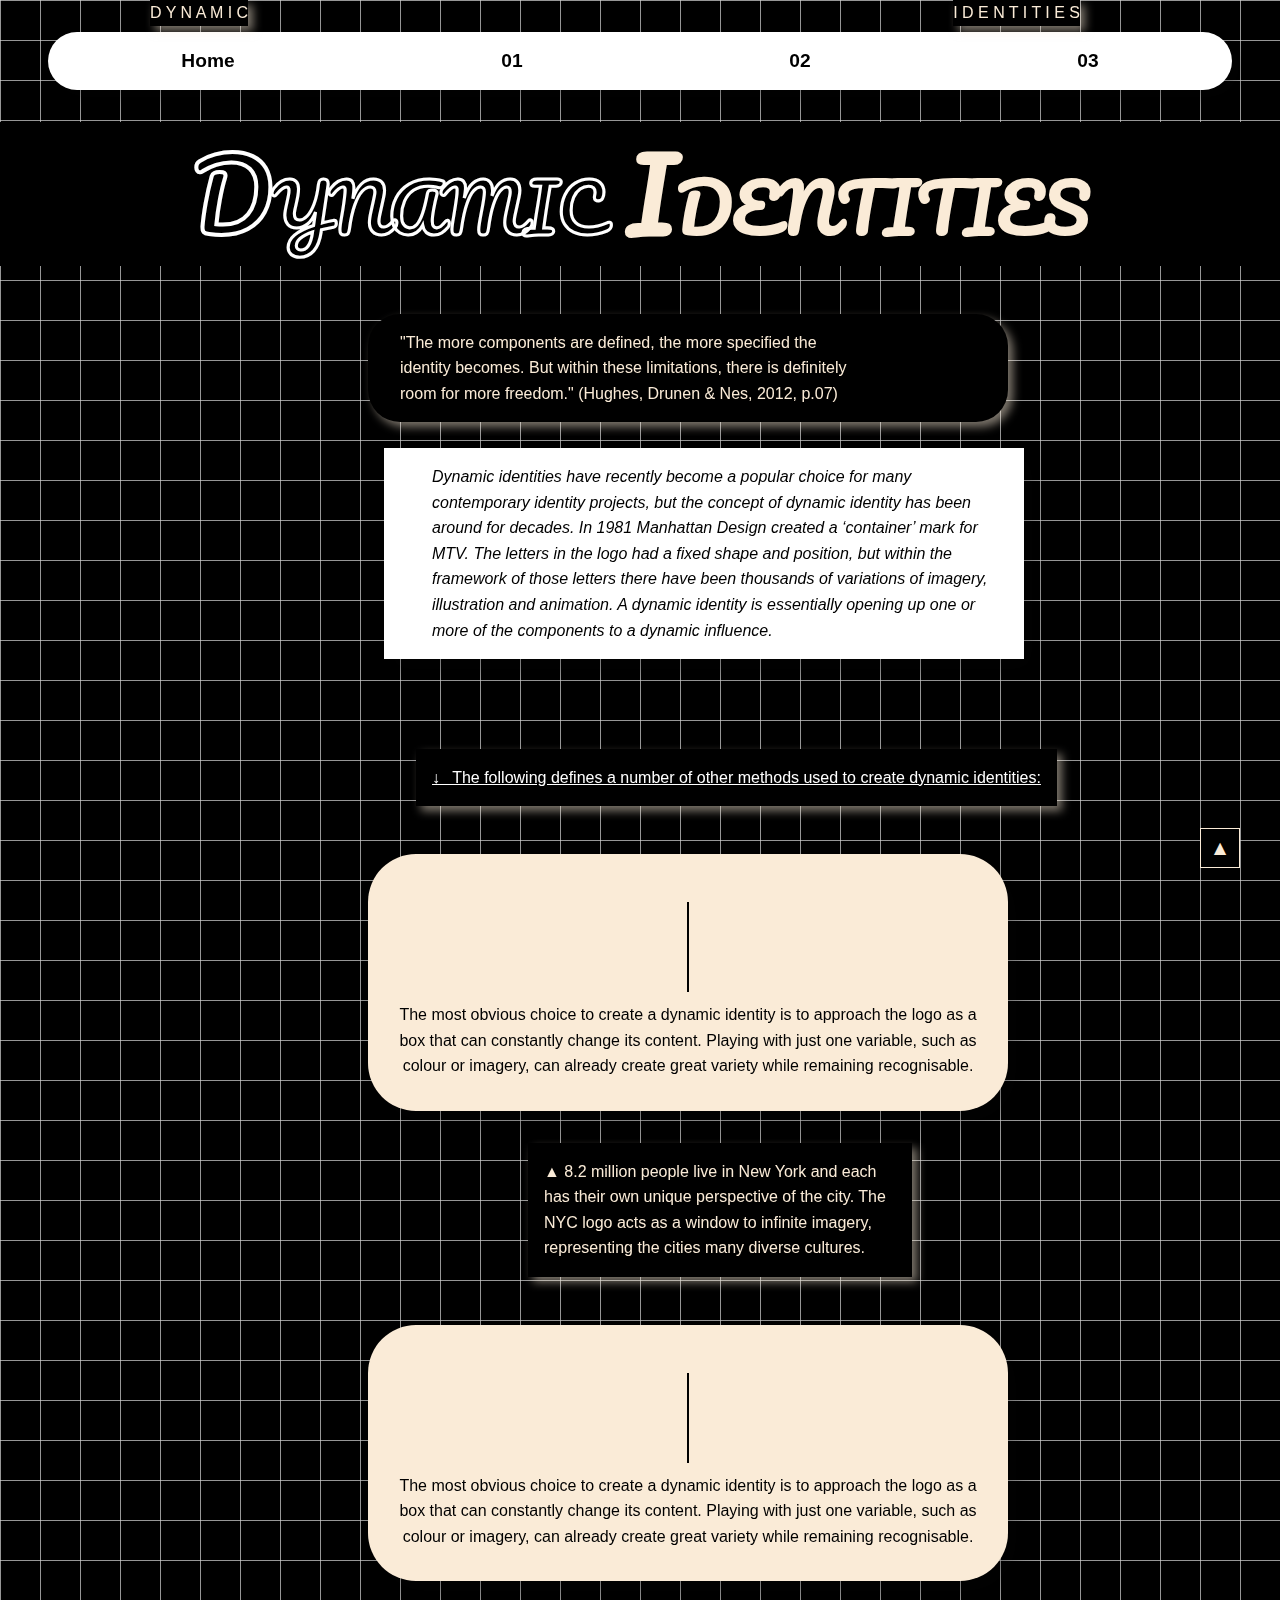
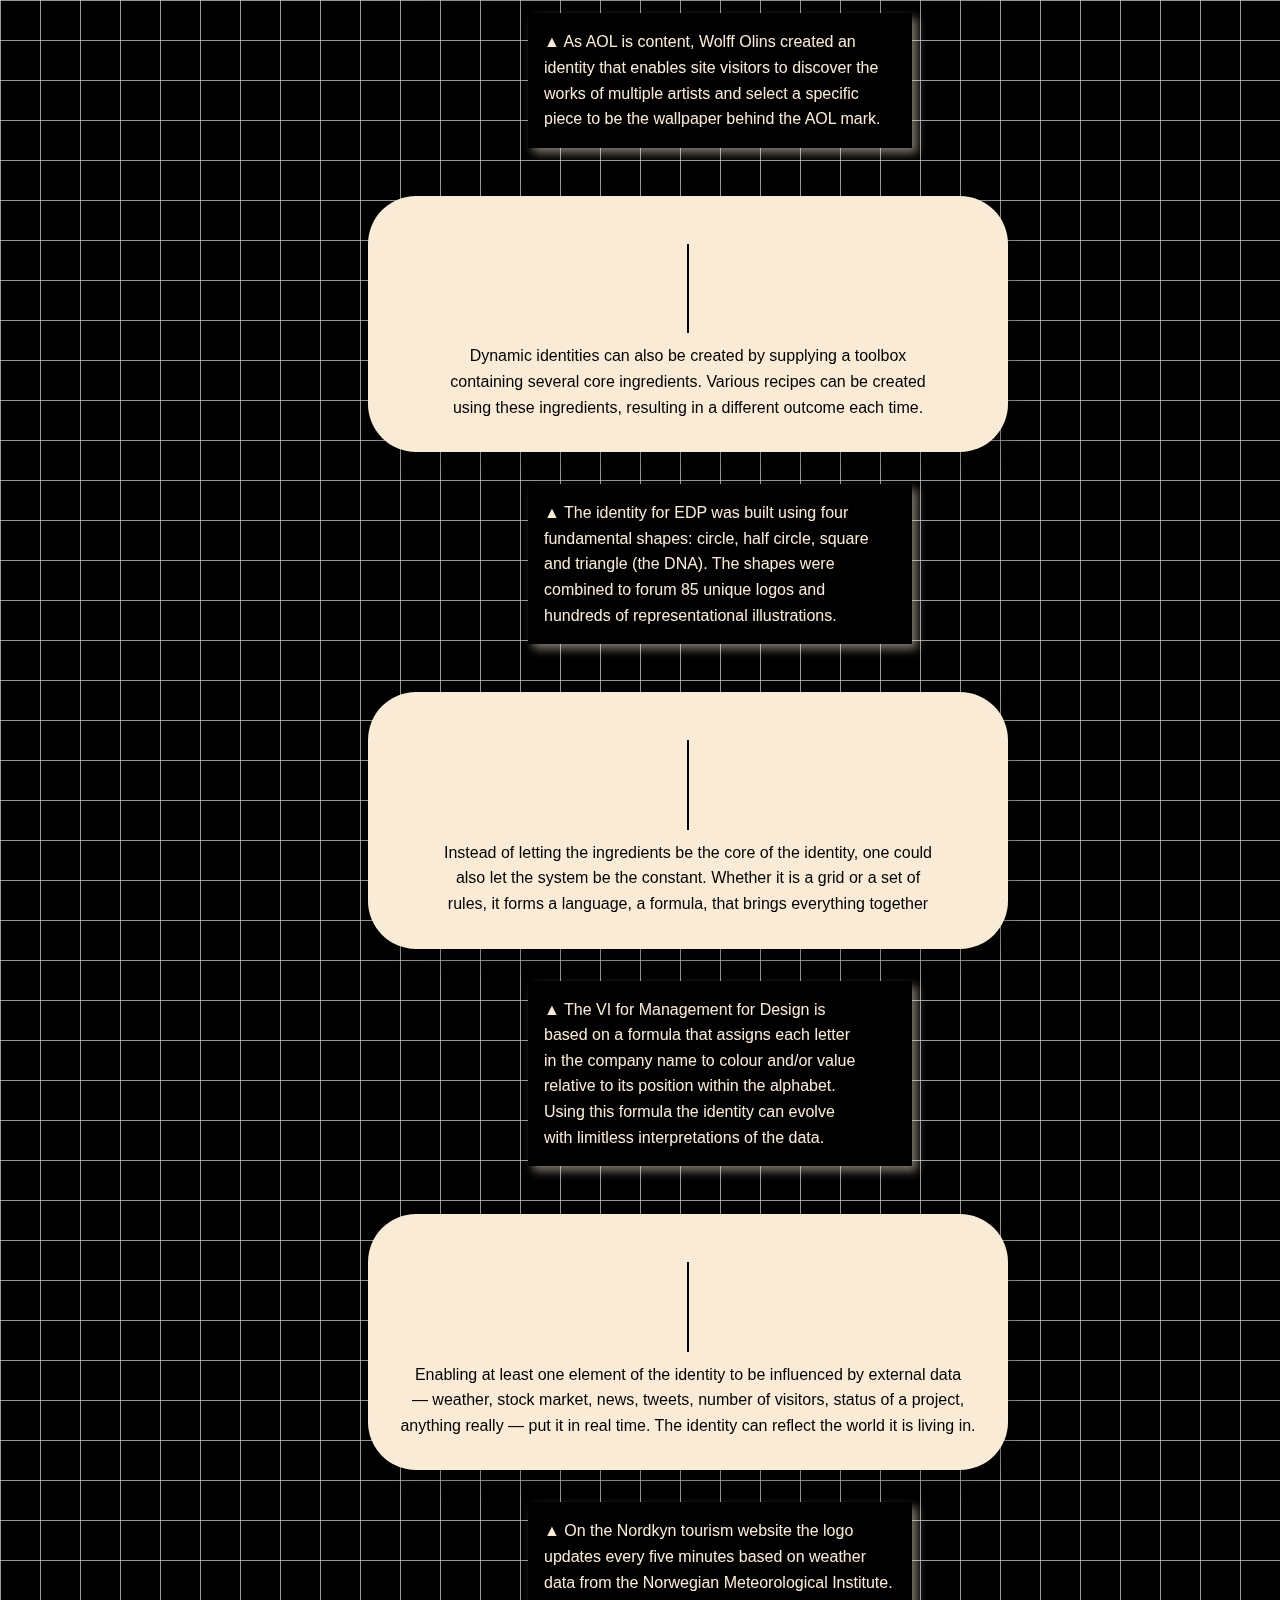
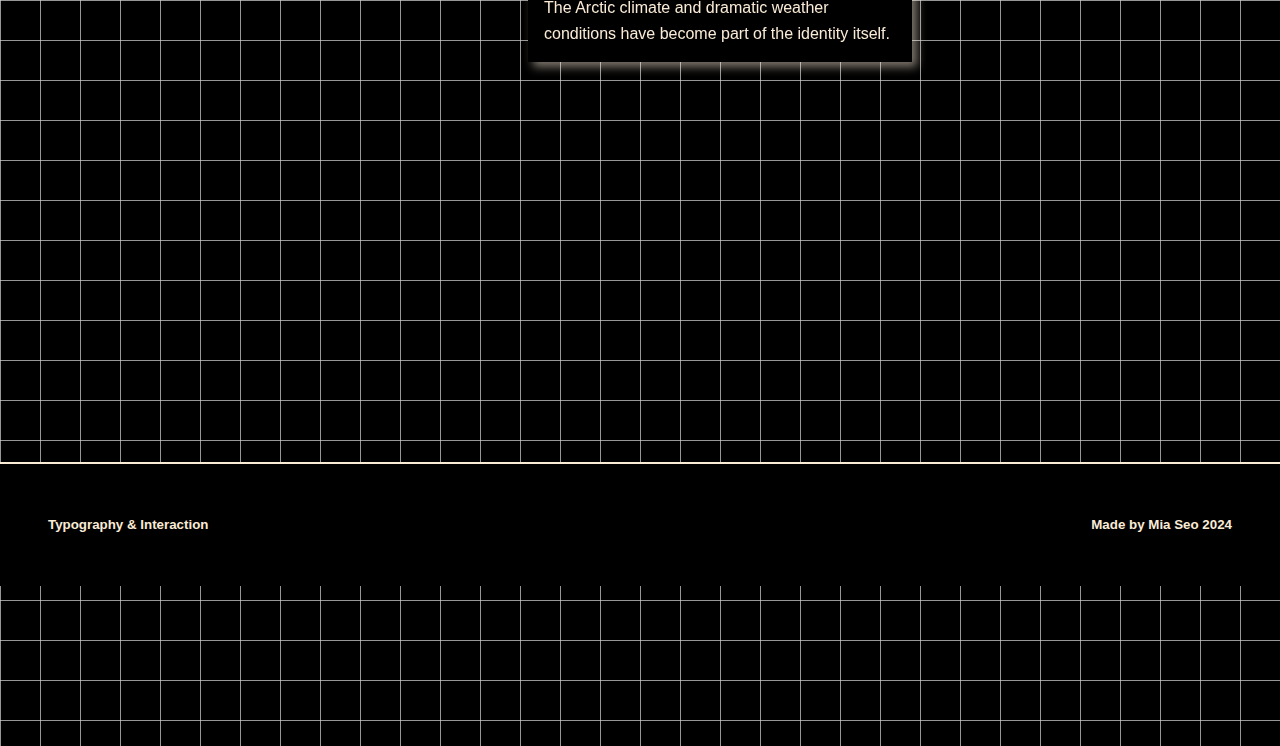
==== commit 7185840c: "h1 link connection" ====
--- a/article-name/index.html
+++ b/article-name/index.html
@@ -27,8 +27,8 @@
 
 			<header>
 		
-			<h1><span class="title-1">Dynamic </span><span class="title-2">
-				Identities</span></h1>
+			<h1><a href="https://pdtv.medium.com/dynamic-identities-85abb28fef2c"><span class="title-1">Dynamic </span><span class="title-2">
+				Identities</span></a></h1>
 		<div class="h1-italic">
 			<p>"The more components are defined, the more specified the identity becomes. But within these limitations, there is definitely room for more freedom." (Hughes, Drunen & Nes, 2012, p.07)</p>
 		</div>
--- a/asset/common.css
+++ b/asset/common.css
@@ -6,7 +6,7 @@
 	--shadow: drop-shadow(7px 7px 7px rgba(3, 2, 2, 0.25));
 	--color:  antiquewhite;
 	--shadow2: drop-shadow(5px 5px 5px rgba(250, 235, 215, 0.501));
-	
+	--fontfamily: Verdana, Geneva, Tahoma, sans-serif;
 }
 
 
@@ -65,15 +65,19 @@
 	border-radius: 40px;
 	
 	
+	
 }
 .navlist{
 	display:flex;
 	list-style: none;
 	padding:1rem;
+	margin:-1rem;
 	justify-content: space-around;
 	align-items: center;
 	margin-bottom:5rem;
 	font-size:larger;
+	
+	
 	
 	
 }
--- a/article-name/style.css
+++ b/article-name/style.css
@@ -114,7 +114,7 @@
 	transform: rotate(12deg);
 	
 }
-
+/* 
 footer{
 	margin-top:8rem;
 	margin-bottom:-8rem;
@@ -122,10 +122,12 @@
 	border-top: solid 2px;
 	display: flex;
 	justify-content: space-between;
-	width:100%;
-	
-	
-}
+	width:100%;	
+} */
+
+
+
+
 .go-top{
 	position:fixed;
 	bottom:2rem;
@@ -150,6 +152,23 @@
 	color:antiquewhite;
 }
 
+footer{
+	font-weight: bold;
+	border-top: solid 2px;
+	margin-top : 20rem;
+	margin-bottom:10rem;
+	padding-top: 20rem;
+	text-align: center;
+	background-color: black;
+	color:antiquewhite;
+	padding: 2rem;
+	margin-left:-3rem;
+	margin-right:-3rem;	
+	justify-content: center;
+	display: flex;
+	
+}
+
 
 
 @media (min-width: 1280px){
@@ -160,7 +179,7 @@
 	background-image: linear-gradient(rgba(211, 211, 211, 0.713) 1px, transparent 1px),
 					  linear-gradient(90deg, rgba(211, 211, 211, 0.713) 1px, transparent 1px);
 					  ,opacity: 30%;
-	background-size:40px 50px;
+	background-size:40px 40px;
 	margin-bottom:10rem;
 	
 
@@ -181,15 +200,7 @@
 .title-1{
 	-webkit-text-stroke: 1px white;
 	color:black;
-
-}
-
-/* @keyframes blink{
-	0%{opacity: 0;}
-	50%{opacity: 0.5;}
-	100%{opacity: 1;}
-} */
-
+}
 
 
 
@@ -197,11 +208,14 @@
 	background-color:black;
 	color:antiquewhite;
 	margin-top:3rem;
-	padding-top: 2rem;
+	padding-top: 1rem;
 	padding-left: 2rem;
     margin-left:20rem;
 	width: 50vw;
 	filter:var(--shadow2);
+	border-radius: 2rem;
+	align-items: center;
+	justify-content: center;
 	
 	
 }
@@ -210,9 +224,10 @@
 	width:90vw;
 	justify-content: center;
 	box-sizing: content-box;
-	margin-left: 20rem;
+	margin-left: 21rem;
 	padding-left:3rem;
 	width:45vw;	
+	
 }
 
 /* .h1-text:hover{
@@ -228,6 +243,7 @@
 width:fit-content;
 margin-left: 23rem;
 filter:var(--shadow2);
+margin-top:4rem;
 
 	
 }
@@ -236,7 +252,7 @@
 	text-align: center;
 	padding-top: 1rem;
 	padding-bottom: 3rem;
-	animation: blink 1s linear infinite;
+	/* animation: blink 1s linear infinite; */
 	font-size:3.5rem;
 	overflow: hidden;
 	white-space: nowrap;
@@ -439,16 +455,35 @@
 
 
 
-footer{
+/* footer{
 	text-align: center;
-	/* background-color: black; */
-	color:antiquewhite;
+	background-color: black;
+	color:antiquewhite;
+	background-color: black;
 	margin-top:15rem;
-	margin-bottom:10rem;
+	margin-bottom:7rem;
 	padding-top:2rem;
 	padding-bottom:-4rem;
-
-}
+	margin-left:-3rem;
+	margin-right:6rem;
+
+} */
+footer{
+		font-weight: bold;
+		border-top: solid 2px;
+		margin-top : 25rem;
+		margin-bottom: 6rem;
+		padding-top: 3rem;
+		padding-bottom: 8rem;
+		text-align: center;
+		background-color: black;
+		color:antiquewhite;
+		padding: 3rem;
+		margin-left:-3rem;
+		margin-right:-3rem;
+		justify-content: space-between;
+		
+	}
 
 .go-top{
 	position:fixed;
